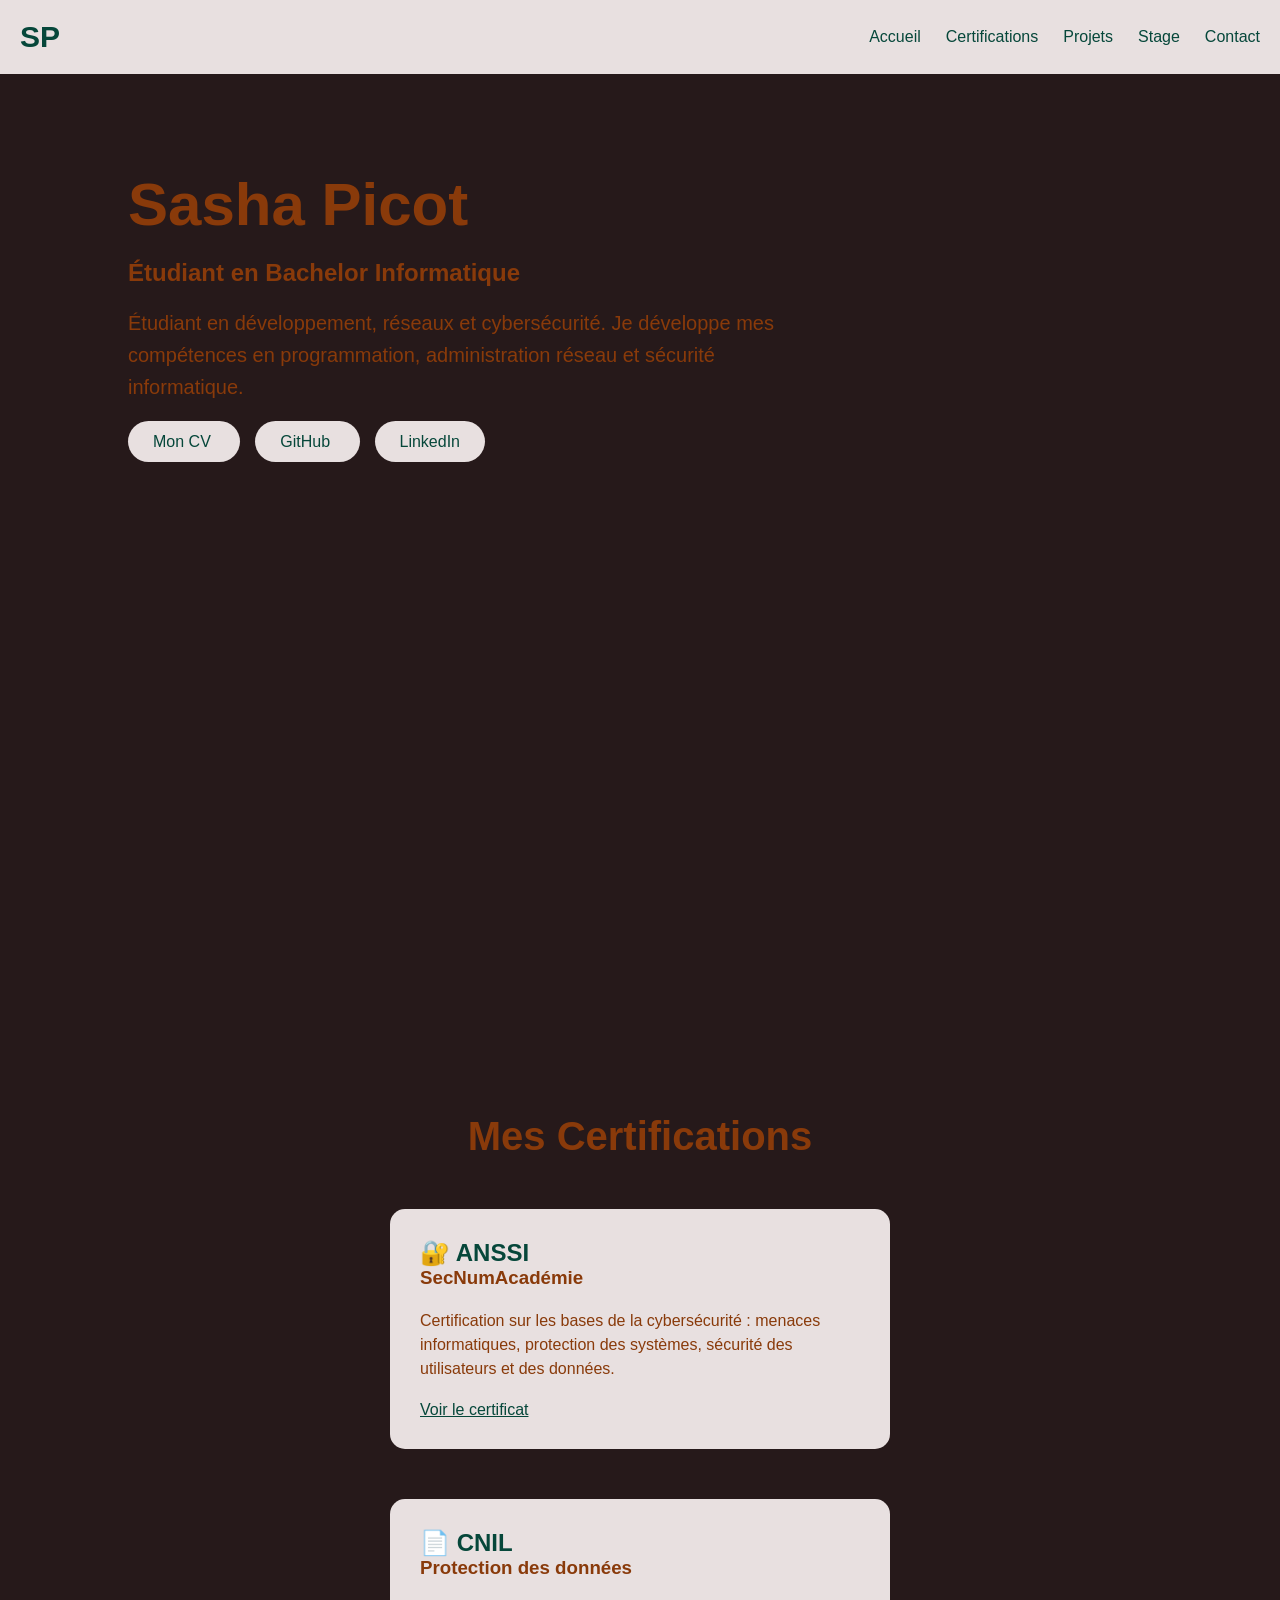
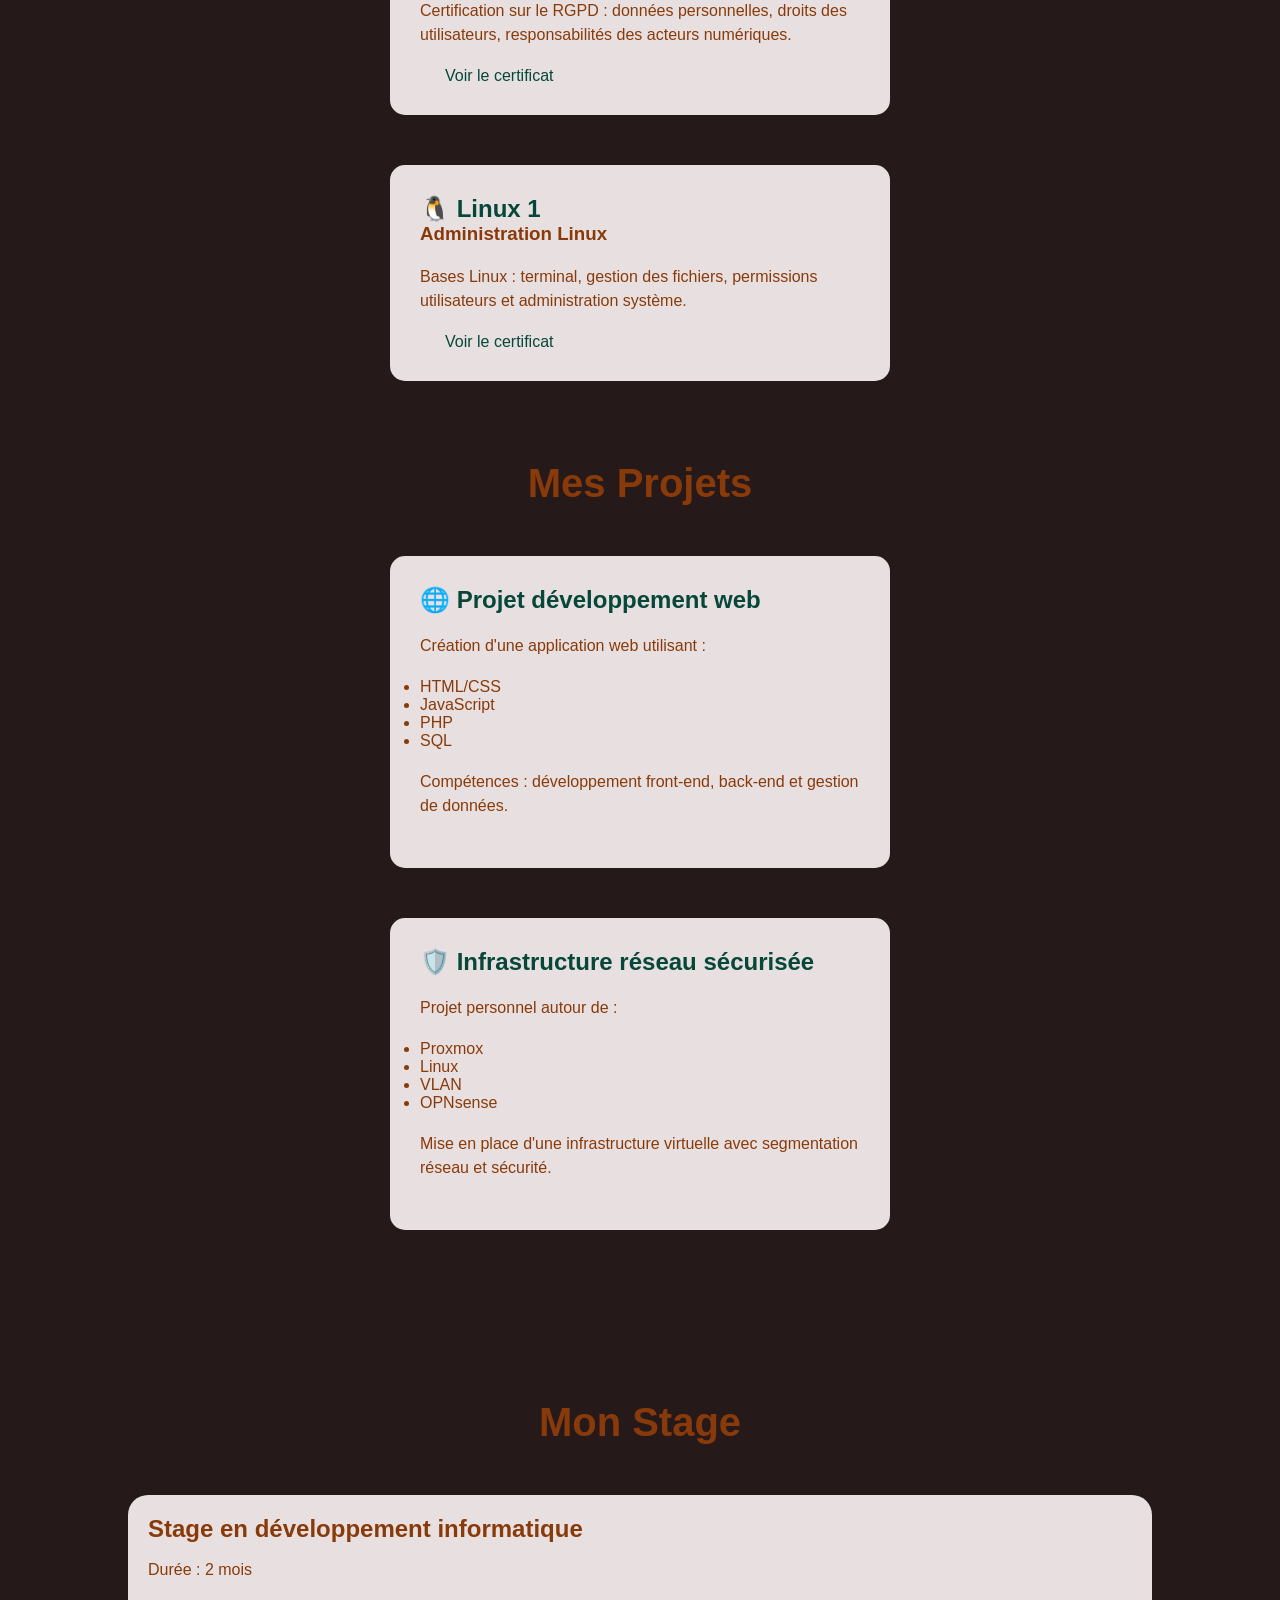
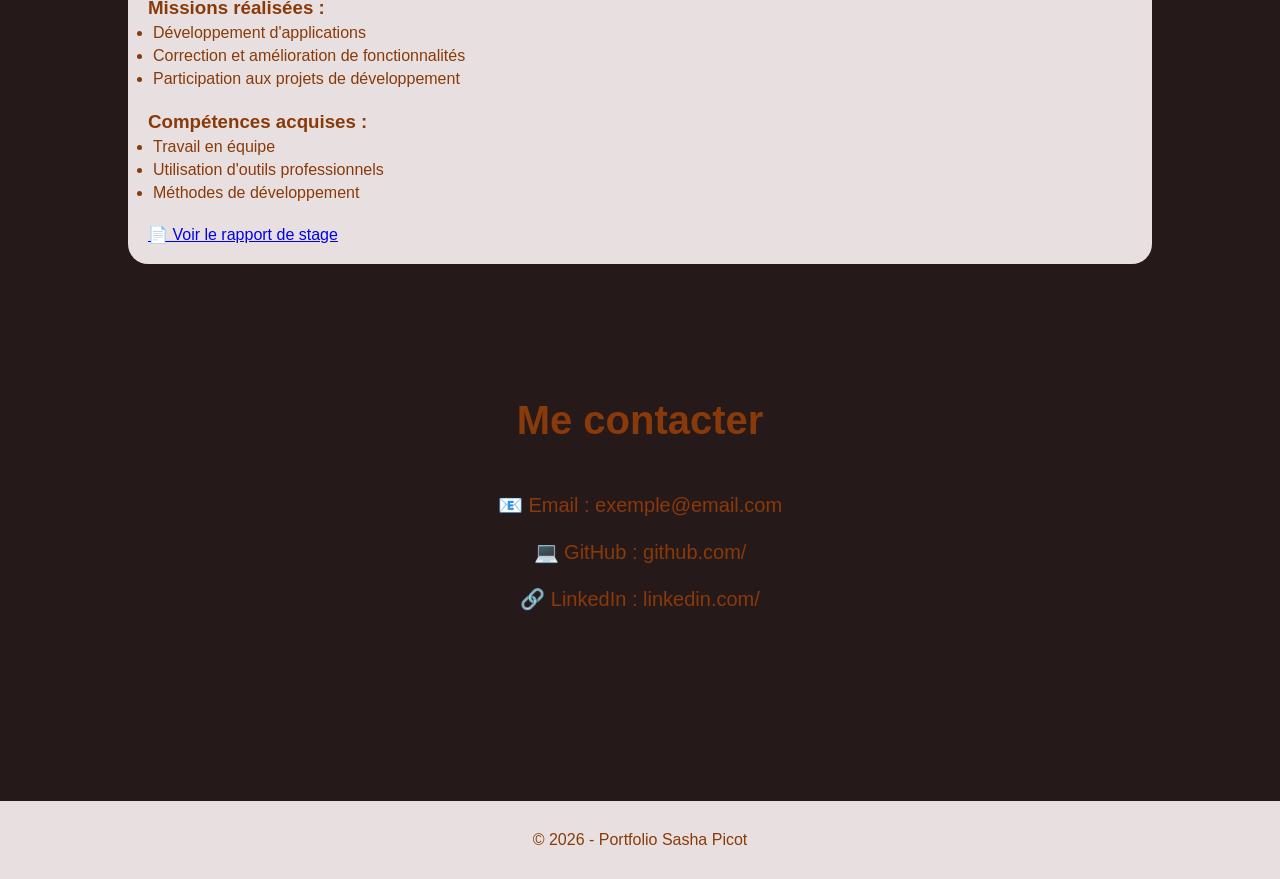
==== index.html @ 5ad50eb5 "Premier commit" ====
<!DOCTYPE html>
<html lang="fr">

<head>
    <meta charset="UTF-8">
    <meta name="viewport" content="width=device-width, initial-scale=1.0">

    <title>Portfolio - Sasha Picot</title>

    <link rel="stylesheet" href="style.css">
</head>


<body>

<header>
    <nav>
        <h2 class="logo">SP</h2>

        <ul>
            <li><a href="#accueil">Accueil</a></li>
            <li><a href="#certifications">Certifications</a></li>
            <li><a href="#projets">Projets</a></li>
            <li><a href="#stage">Stage</a></li>
            <li><a href="#contact">Contact</a></li>
        </ul>
    </nav>
</header>


<!-- ACCUEIL -->

<section id="accueil" class="hero">

<div class="hero-text">

<h1>Sasha Picot</h1>

<h2>
Étudiant en Bachelor Informatique
</h2>

<p>
Étudiant en développement, réseaux et cybersécurité.
Je développe mes compétences en programmation,
administration réseau et sécurité informatique.
</p>


<div class="buttons">

<a href="documents/CV.pdf" target="_blank" class="btn second">
Mon CV
</a>


<a href="https://github.com/Malik99-ism" target="_blank" class="btn second">
GitHub
</a>


<a href="https://www.linkedin.com/in/sasha-malik-picot-aa1232382/" target="_blank" class="btn second">
LinkedIn
</a>

</div>


</div>


</section>

<img src="images/photo.jpg" alt="Photo de profil" class="profile-photo">



<!-- CERTIFICATIONS -->

<section id="certifications">

<h1 class="title">
Mes Certifications
</h1>


<div class="cards">


<div class="card">

<h2>🔐 ANSSI</h2>

<h3>SecNumAcadémie</h3>

<p>
Certification sur les bases de la cybersécurité :
menaces informatiques, protection des systèmes,
sécurité des utilisateurs et des données.
</p>

<a href="#">
Voir le certificat
</a>

</div>



<div class="card">

<h2>📄 CNIL</h2>

<h3>Protection des données</h3>

<p>
Certification sur le RGPD :
données personnelles, droits des utilisateurs,
responsabilités des acteurs numériques.
</p>

<a href="CNIL.html" target="_blank" class="btn second">
Voir le certificat
</a>


</div>



<div class="card">

<h2>🐧 Linux 1</h2>

<h3>Administration Linux</h3>

<p>
Bases Linux :
terminal, gestion des fichiers,
permissions utilisateurs et administration système.
</p>


<a href="documents/Linux.pdf" target="_blank" class="btn second">
Voir le certificat
</a>

</div>


</div>

</section>





<!-- PROJETS -->

<section id="projets">

<h1 class="title">
Mes Projets
</h1>


<div class="cards">


<div class="card">

<h2>
🌐 Projet développement web
</h2>


<p>
Création d'une application web utilisant :
</p>


<ul>
<li>HTML/CSS</li>
<li>JavaScript</li>
<li>PHP</li>
<li>SQL</li>
</ul>


<p>
Compétences :
développement front-end,
back-end et gestion de données.
</p>


</div>




<div class="card">


<h2>
🛡️ Infrastructure réseau sécurisée
</h2>


<p>
Projet personnel autour de :
</p>


<ul>

<li>Proxmox</li>
<li>Linux</li>
<li>VLAN</li>
<li>OPNsense</li>

</ul>


<p>
Mise en place d'une infrastructure virtuelle
avec segmentation réseau et sécurité.
</p>


</div>


</div>


</section>



<br>
<br>
<br>
<br>
<br>

<!-- STAGE -->

<section id="stage">


<h1 class="title">
Mon Stage
</h1>


<div class="stage-box">


<h2>
Stage en développement informatique
</h2>

<br> 

<p>
Durée : 2 mois
</p>

<br> 

<h3>
Missions réalisées :
</h3>


<ul>

<li>Développement d'applications</li>

<li>Correction et amélioration de fonctionnalités</li>

<li>Participation aux projets de développement</li>

</ul>

<br> 

<h3>
Compétences acquises :
</h3>


<ul>

<li>Travail en équipe</li>

<li>Utilisation d'outils professionnels</li>

<li>Méthodes de développement</li>

</ul>

<br> 

<a href="documents/RAPPORT_DE_STAGE_SASHA_PICOT.pdf">
📄 Voir le rapport de stage
</a>


</div>


</section>


<br>
<br>
<br>



<!-- CONTACT -->


<section id="contact">


<h1 class="title">
Me contacter
</h1>


<div class="contact">


<p>
📧 Email : exemple@email.com
</p>

<br> 

<p>
💻 GitHub : github.com/
</p>

<br> 

<p>
🔗 LinkedIn : linkedin.com/
</p>


</div>


</section>




<footer>

<p>
© 2026 - Portfolio Sasha Picot
</p>

</footer>



<script src="script.js"></script>


</body>

</html>
---- style.css ----
*{
margin:0;
padding:0;
box-sizing:border-box;
font-family:Arial, sans-serif;
}


body{

background:#26191A;
color:#893a0a;

}



header{

position:fixed;
top:0;
width:100%;
background:#E8E0E0;
padding:20px;

}


nav{

display:flex;
justify-content:space-between;
align-items:center;

}



.logo{

color:rgb(6,71,58);
font-size:30px;

}


nav ul{

display:flex;
gap:25px;
list-style:none;

}


nav a{

color:rgb(6,71,58);
text-decoration:none;

}


nav a:hover{

color:#E8E0E0;

}




section{

padding:40px 10%;

}




.hero{
    min-height:80vh;
    display:flex;
    align-items:center;

}


.hero-text{
    transform: translateY(-50px);
}


.hero h1{

font-size:60px;
color:#893a0a;
}


.hero h2{

margin:20px 0;

}


.hero p{

max-width:700px;
font-size:20px;
line-height:1.6;

}

.profile-photo {
    width: 500px;
    height: 500px;
    border-radius: 50%;
    object-fit: cover;
    margin-left: 1700px;
    transform: translateY(-670px);
}

.buttons{

margin-top:30px;

}


.btn{

background:#E8E0E0;
color:rgb(6,71,58);
padding:12px 25px;
border-radius:30px;
text-decoration:none;
margin-right:15px;

}


.second{

background:#E8E0E0;
color:rgb(6, 71, 58);
}

.certif-link {
    font-weight: bold;
    font-size: 30px;
    display: block;
    color:#dbb625;
    text-decoration: none;
}



.title{

text-align:center;
font-size:40px;
margin-bottom:50px;
transform: translateY(-150px);
}



.cards{

display:flex;
gap:50px;
justify-content:center;
flex-wrap:wrap;
transform: translateY(-150px);

}




.card{

background:#E8E0E0;
padding:30px;
border-radius:15px;
width:500px;
transition:.3s;

}


.card:hover{

transform:translateY(-10px);

}



.card h2{

color:rgb(6,71,58);

}



.card p{

margin:20px 0;
line-height:1.5;

}



.card a{
color:rgb(6,71,58);

}




.stage-box{

background:#E8E0E0;
padding:20px;
border-radius:20px;
transform: translateY(-150px);

}


.stage-box li{

margin:5px;

}



.contact{

text-align:center;
font-size:20px;
transform: translateY(-150px);

}



footer{

text-align:center;
padding:30px;
background:#E8E0E0;


}




@media(max-width:700px){

nav ul{

display:none;

}


.hero h1{

font-size:40px;

}


.cards{

flex-direction:column;
align-items:center;

}

}
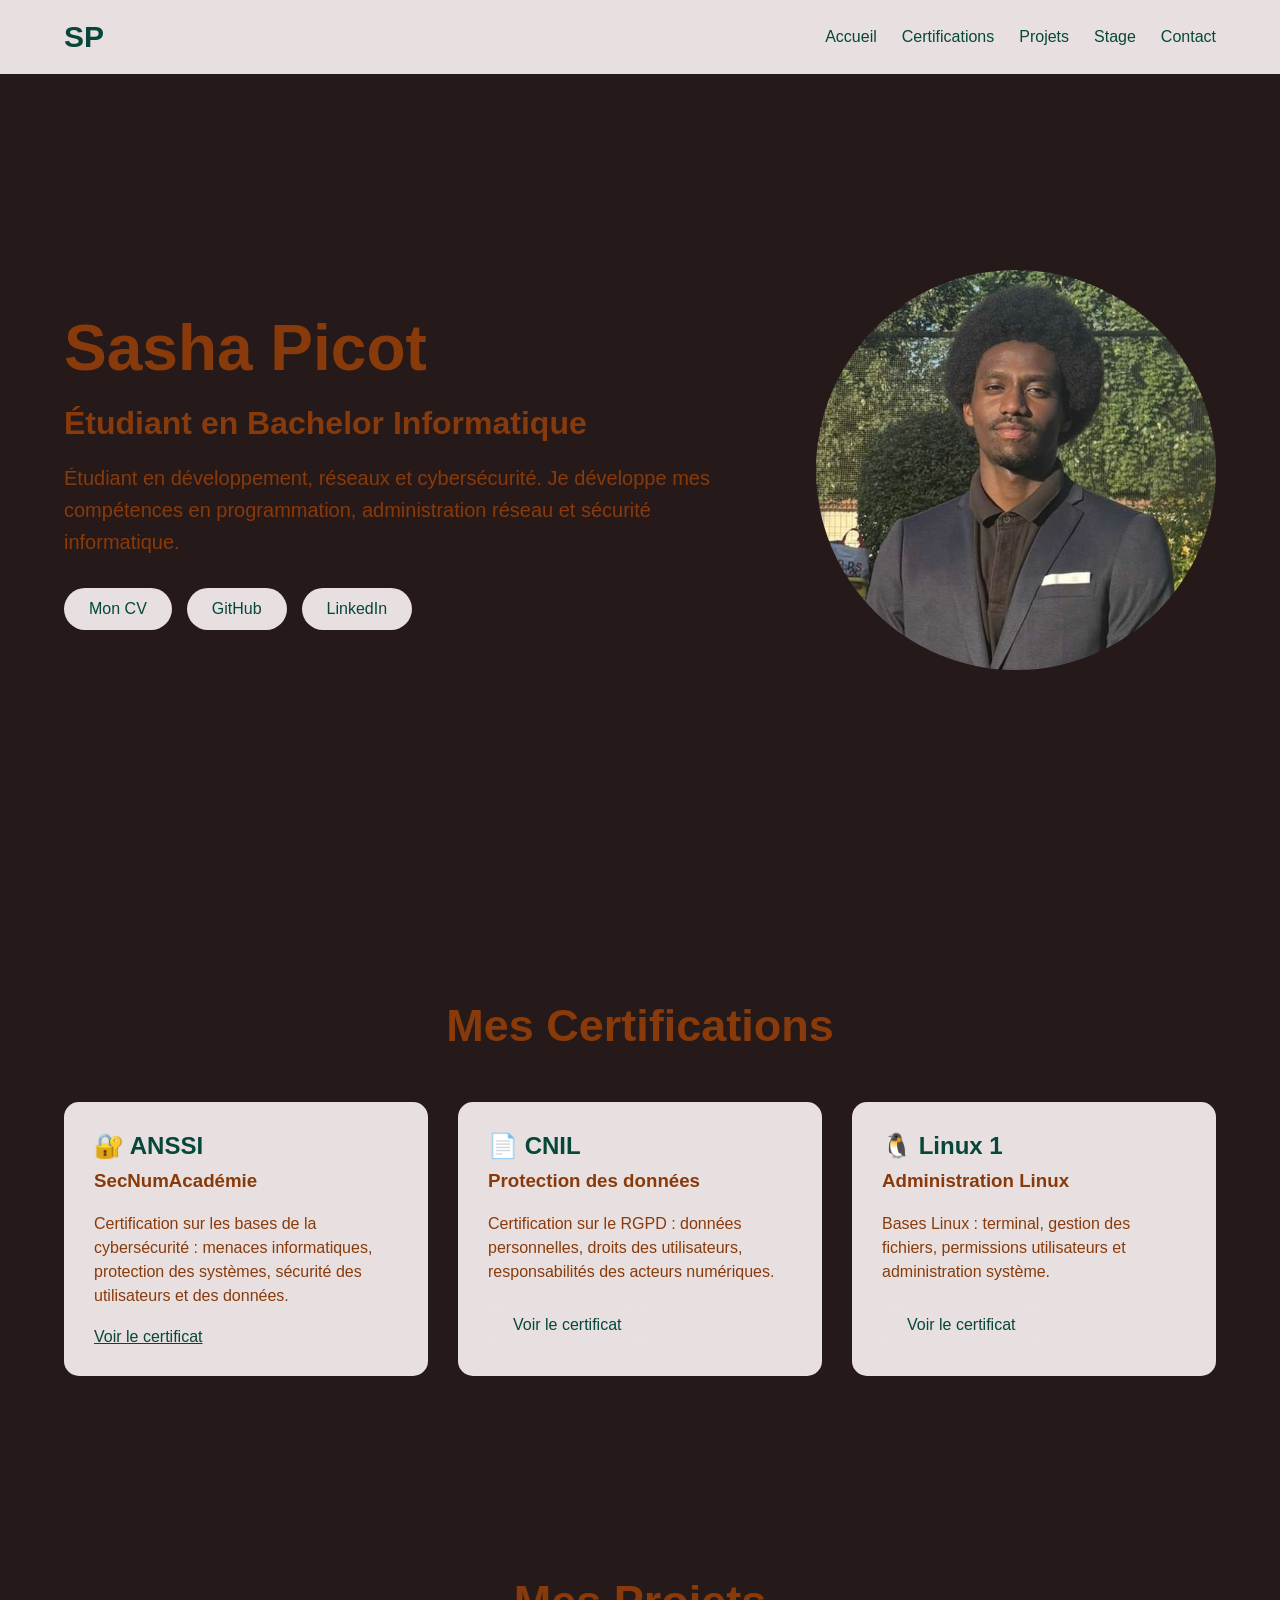
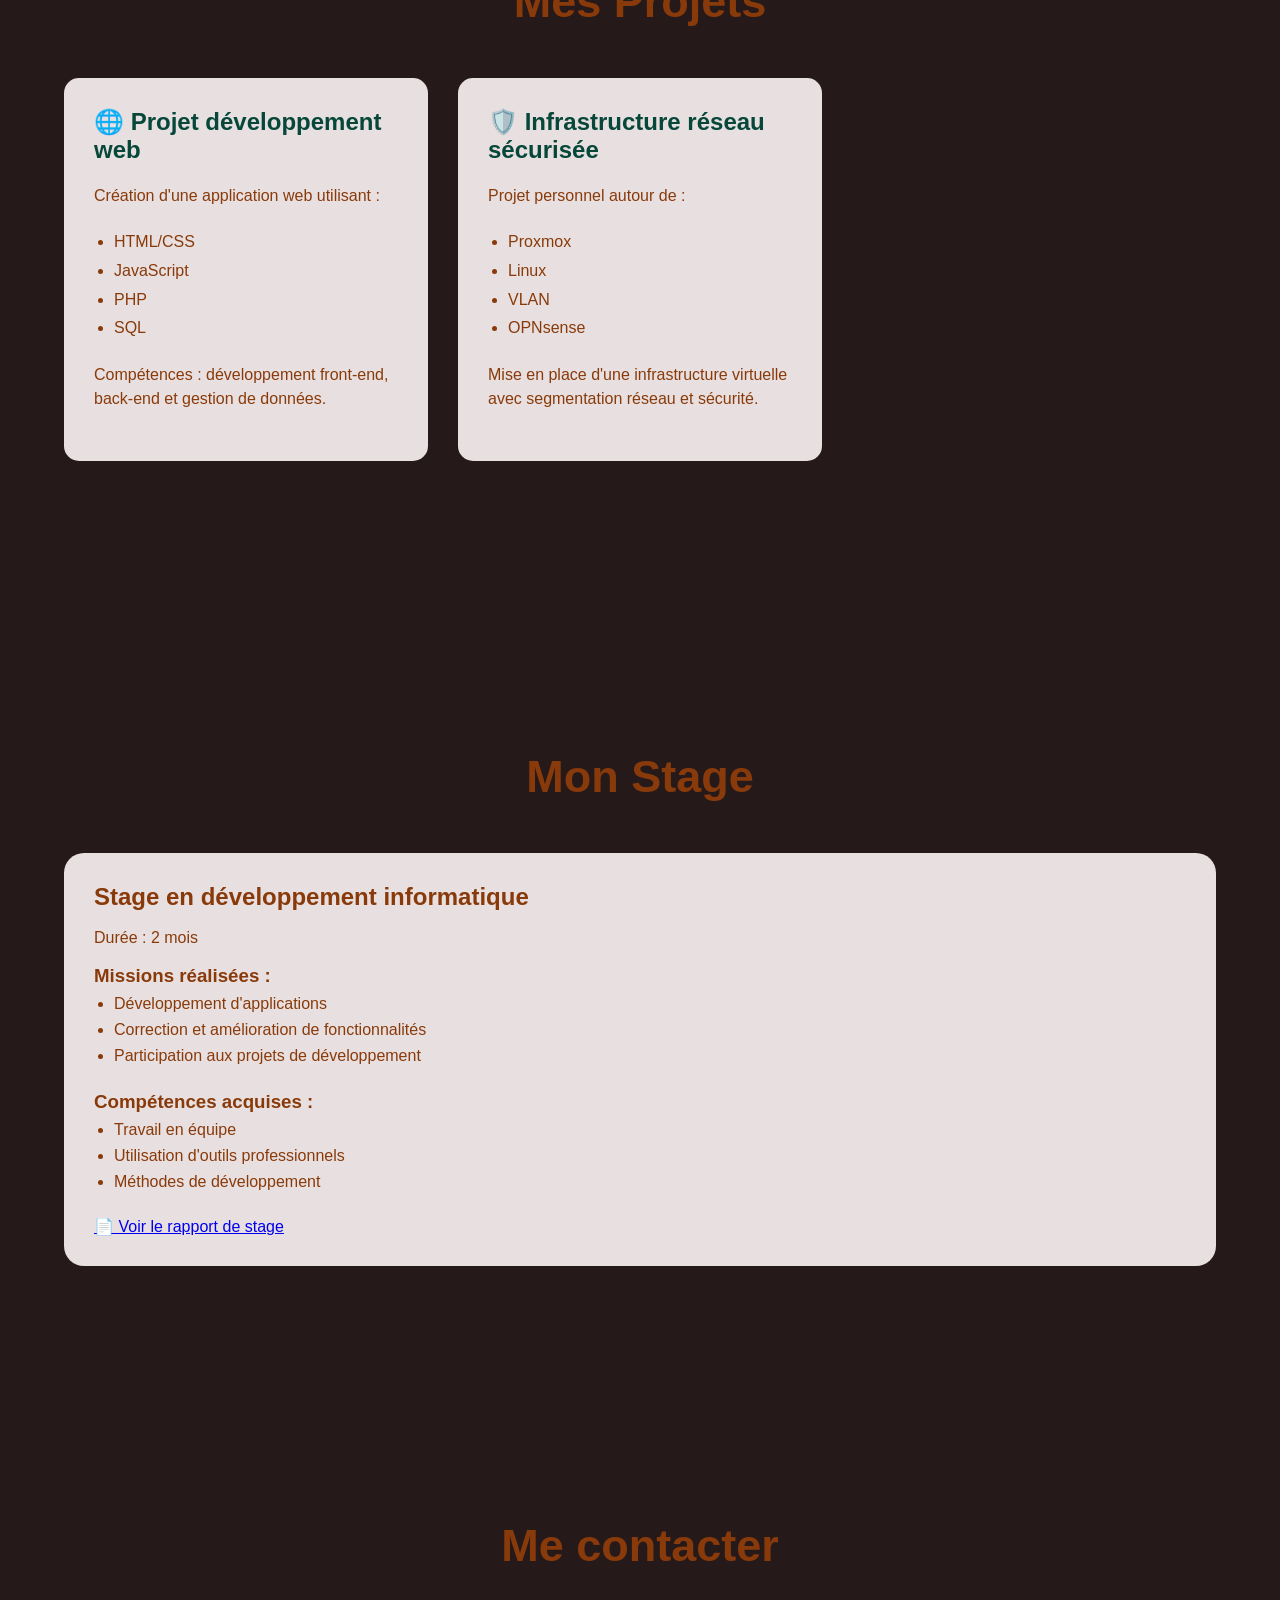
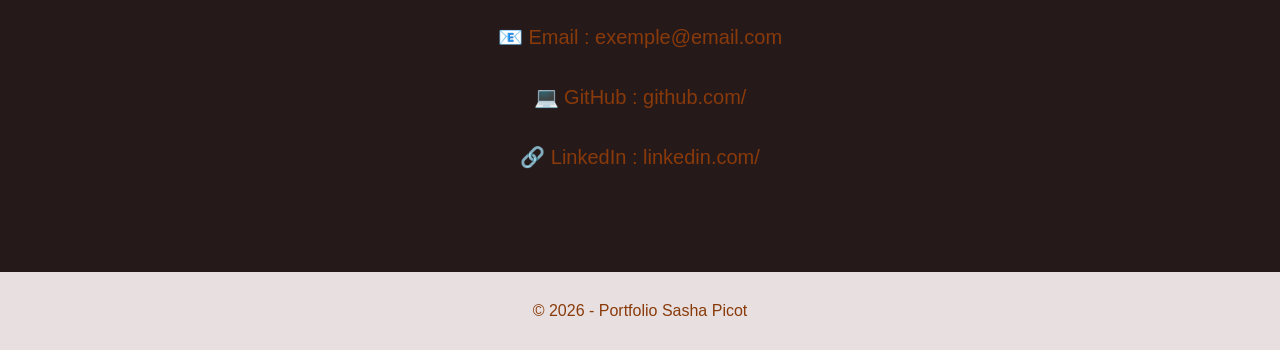
==== commit 38246ca4: "Modif du CV" ====
--- a/index.html
+++ b/index.html
@@ -49,30 +49,25 @@
 
 <div class="buttons">
 
-<a href="documents/CV.pdf" target="_blank" class="btn second">
-Mon CV
-</a>
-
-
-<a href="https://github.com/Malik99-ism" target="_blank" class="btn second">
-GitHub
-</a>
-
-
-<a href="https://www.linkedin.com/in/sasha-malik-picot-aa1232382/" target="_blank" class="btn second">
-LinkedIn
-</a>
-
-</div>
-
-
-</div>
-
-
-</section>
-
-<img src="images/photo.jpg" alt="Photo de profil" class="profile-photo">
-
+<a href="documents/CV1.pdf" target="_blank" class="btn second">
+                Mon CV
+            </a>
+
+            <a href="https://github.com/Malik99-ism" target="_blank" class="btn second">
+                GitHub
+            </a>
+
+            <a href="https://www.linkedin.com/in/sasha-malik-picot-aa1232382/" target="_blank" class="btn second">
+                LinkedIn
+            </a>
+
+        </div>
+
+    </div>
+
+    <img src="images/photo.jpg" alt="Photo de profil" class="profile-photo">
+
+</section>
 
 
 <!-- CERTIFICATIONS -->
--- a/style.css
+++ b/style.css
@@ -1,291 +1,359 @@
-*{
-margin:0;
-padding:0;
-box-sizing:border-box;
-font-family:Arial, sans-serif;
-}
-
-
-body{
-
-background:#26191A;
-color:#893a0a;
-
-}
-
-
-
-header{
-
-position:fixed;
-top:0;
-width:100%;
-background:#E8E0E0;
-padding:20px;
-
-}
-
-
-nav{
-
-display:flex;
-justify-content:space-between;
-align-items:center;
-
-}
-
-
-
-.logo{
-
-color:rgb(6,71,58);
-font-size:30px;
-
-}
-
-
-nav ul{
-
-display:flex;
-gap:25px;
-list-style:none;
-
-}
-
-
-nav a{
-
-color:rgb(6,71,58);
-text-decoration:none;
-
-}
-
-
-nav a:hover{
-
-color:#E8E0E0;
-
-}
-
-
-
-
-section{
-
-padding:40px 10%;
-
-}
-
-
-
-
-.hero{
-    min-height:80vh;
-    display:flex;
-    align-items:center;
-
-}
-
-
-.hero-text{
-    transform: translateY(-50px);
-}
-
-
-.hero h1{
-
-font-size:60px;
-color:#893a0a;
-}
-
-
-.hero h2{
-
-margin:20px 0;
-
-}
-
-
-.hero p{
-
-max-width:700px;
-font-size:20px;
-line-height:1.6;
-
+* {
+    margin: 0;
+    padding: 0;
+    box-sizing: border-box;
+    font-family: Arial, sans-serif;
+}
+
+html {
+    scroll-behavior: smooth;
+}
+
+body {
+    background: #26191A;
+    color: #893a0a;
+    overflow-x: hidden;
+}
+
+
+/* =========================
+   HEADER
+========================= */
+
+header {
+    position: fixed;
+    top: 0;
+    left: 0;
+    width: 100%;
+    background: #E8E0E0;
+    padding: 20px 5%;
+    z-index: 1000;
+}
+
+nav {
+    max-width: 1400px;
+    margin: auto;
+    display: flex;
+    justify-content: space-between;
+    align-items: center;
+}
+
+.logo {
+    color: rgb(6, 71, 58);
+    font-size: 30px;
+}
+
+nav ul {
+    display: flex;
+    gap: 25px;
+    list-style: none;
+}
+
+nav a {
+    color: rgb(6, 71, 58);
+    text-decoration: none;
+    transition: 0.3s;
+}
+
+nav a:hover {
+    color: #893a0a;
+}
+
+
+/* =========================
+   SECTIONS
+========================= */
+
+section {
+    width: 100%;
+    max-width: 1400px;
+    margin: auto;
+    padding: 100px 5%;
+}
+
+
+/* =========================
+   ACCUEIL
+========================= */
+
+.hero {
+    min-height: 100vh;
+    display: flex;
+    align-items: center;
+    justify-content: space-between;
+    gap: 60px;
+    padding-top: 140px;
+}
+
+.hero-text {
+    flex: 1;
+}
+
+.hero h1 {
+    font-size: clamp(40px, 5vw, 70px);
+    color: #893a0a;
+}
+
+.hero h2 {
+    margin: 20px 0;
+    font-size: clamp(22px, 3vw, 32px);
+}
+
+.hero p {
+    max-width: 700px;
+    font-size: clamp(16px, 2vw, 20px);
+    line-height: 1.6;
 }
 
 .profile-photo {
-    width: 500px;
-    height: 500px;
+    width: min(400px, 35vw);
+    aspect-ratio: 1 / 1;
     border-radius: 50%;
     object-fit: cover;
-    margin-left: 1700px;
-    transform: translateY(-670px);
-}
-
-.buttons{
-
-margin-top:30px;
-
-}
-
-
-.btn{
-
-background:#E8E0E0;
-color:rgb(6,71,58);
-padding:12px 25px;
-border-radius:30px;
-text-decoration:none;
-margin-right:15px;
-
-}
-
-
-.second{
-
-background:#E8E0E0;
-color:rgb(6, 71, 58);
-}
-
-.certif-link {
-    font-weight: bold;
-    font-size: 30px;
-    display: block;
-    color:#dbb625;
+    flex-shrink: 0;
+}
+
+
+/* =========================
+   BOUTONS
+========================= */
+
+.buttons {
+    margin-top: 30px;
+    display: flex;
+    flex-wrap: wrap;
+    gap: 15px;
+}
+
+.btn {
+    display: inline-block;
+    background: #E8E0E0;
+    color: rgb(6, 71, 58);
+    padding: 12px 25px;
+    border-radius: 30px;
     text-decoration: none;
-}
-
-
-
-.title{
-
-text-align:center;
-font-size:40px;
-margin-bottom:50px;
-transform: translateY(-150px);
-}
-
-
-
-.cards{
-
-display:flex;
-gap:50px;
-justify-content:center;
-flex-wrap:wrap;
-transform: translateY(-150px);
-
-}
-
-
-
-
-.card{
-
-background:#E8E0E0;
-padding:30px;
-border-radius:15px;
-width:500px;
-transition:.3s;
-
-}
-
-
-.card:hover{
-
-transform:translateY(-10px);
-
-}
-
-
-
-.card h2{
-
-color:rgb(6,71,58);
-
-}
-
-
-
-.card p{
-
-margin:20px 0;
-line-height:1.5;
-
-}
-
-
-
-.card a{
-color:rgb(6,71,58);
-
-}
-
-
-
-
-.stage-box{
-
-background:#E8E0E0;
-padding:20px;
-border-radius:20px;
-transform: translateY(-150px);
-
-}
-
-
-.stage-box li{
-
-margin:5px;
-
-}
-
-
-
-.contact{
-
-text-align:center;
-font-size:20px;
-transform: translateY(-150px);
-
-}
-
-
-
-footer{
-
-text-align:center;
-padding:30px;
-background:#E8E0E0;
-
-
-}
-
-
-
-
-@media(max-width:700px){
-
-nav ul{
-
-display:none;
-
-}
-
-
-.hero h1{
-
-font-size:40px;
-
-}
-
-
-.cards{
-
-flex-direction:column;
-align-items:center;
-
-}
-
+    transition: 0.3s;
+}
+
+.btn:hover {
+    transform: translateY(-3px);
+}
+
+.second {
+    background: #E8E0E0;
+    color: rgb(6, 71, 58);
+}
+
+
+/* =========================
+   TITRES
+========================= */
+
+.title {
+    text-align: center;
+    font-size: clamp(32px, 4vw, 45px);
+    margin-bottom: 50px;
+}
+
+
+/* =========================
+   CARTES
+========================= */
+
+.cards {
+    display: grid;
+    grid-template-columns: repeat(3, minmax(0, 1fr));
+    gap: 30px;
+}
+
+.card {
+    background: #E8E0E0;
+    padding: 30px;
+    border-radius: 15px;
+    transition: 0.3s;
+    min-width: 0;
+}
+
+.card:hover {
+    transform: translateY(-10px);
+}
+
+.card h2 {
+    color: rgb(6, 71, 58);
+}
+
+.card h3 {
+    margin-top: 10px;
+}
+
+.card p {
+    margin: 20px 0;
+    line-height: 1.5;
+}
+
+.card a {
+    color: rgb(6, 71, 58);
+}
+
+.card ul {
+    padding-left: 20px;
+    line-height: 1.8;
+}
+
+
+/* =========================
+   STAGE
+========================= */
+
+.stage-box {
+    background: #E8E0E0;
+    padding: 30px;
+    border-radius: 20px;
+}
+
+.stage-box li {
+    margin: 8px 0;
+}
+
+.stage-box ul {
+    padding-left: 20px;
+}
+
+
+/* =========================
+   CONTACT
+========================= */
+
+.contact {
+    text-align: center;
+    font-size: 20px;
+    line-height: 1.5;
+}
+
+
+/* =========================
+   FOOTER
+========================= */
+
+footer {
+    text-align: center;
+    padding: 30px;
+    background: #E8E0E0;
+}
+
+
+/* =========================
+   TABLETTE
+========================= */
+
+@media (max-width: 1000px) {
+
+    .hero {
+        gap: 30px;
+    }
+
+    .profile-photo {
+        width: 300px;
+    }
+
+    .cards {
+        grid-template-columns: repeat(2, minmax(0, 1fr));
+    }
+
+}
+
+
+/* =========================
+   TELEPHONE
+========================= */
+
+@media (max-width: 700px) {
+
+    header {
+        padding: 15px 5%;
+    }
+
+    nav ul {
+        display: none;
+    }
+
+    section {
+        padding: 80px 6%;
+    }
+
+    .hero {
+        min-height: auto;
+        flex-direction: column;
+        text-align: center;
+        padding-top: 130px;
+        gap: 40px;
+    }
+
+    .hero-text {
+        width: 100%;
+    }
+
+    .hero p {
+        margin: auto;
+    }
+
+    .profile-photo {
+        width: min(280px, 70vw);
+        order: -1;
+    }
+
+    .buttons {
+        justify-content: center;
+    }
+
+    .btn {
+        padding: 11px 20px;
+    }
+
+    .cards {
+        grid-template-columns: 1fr;
+        gap: 25px;
+    }
+
+    .card {
+        padding: 25px;
+    }
+
+    .stage-box {
+        padding: 25px;
+    }
+
+    .contact {
+        font-size: 17px;
+    }
+}
+
+
+/* =========================
+   PETITS TELEPHONES
+========================= */
+
+@media (max-width: 400px) {
+
+    .hero h1 {
+        font-size: 38px;
+    }
+
+    .hero h2 {
+        font-size: 21px;
+    }
+
+    .profile-photo {
+        width: 230px;
+    }
+
+    .buttons {
+        flex-direction: column;
+        align-items: center;
+    }
+
+    .btn {
+        width: 80%;
+        text-align: center;
+    }
 }
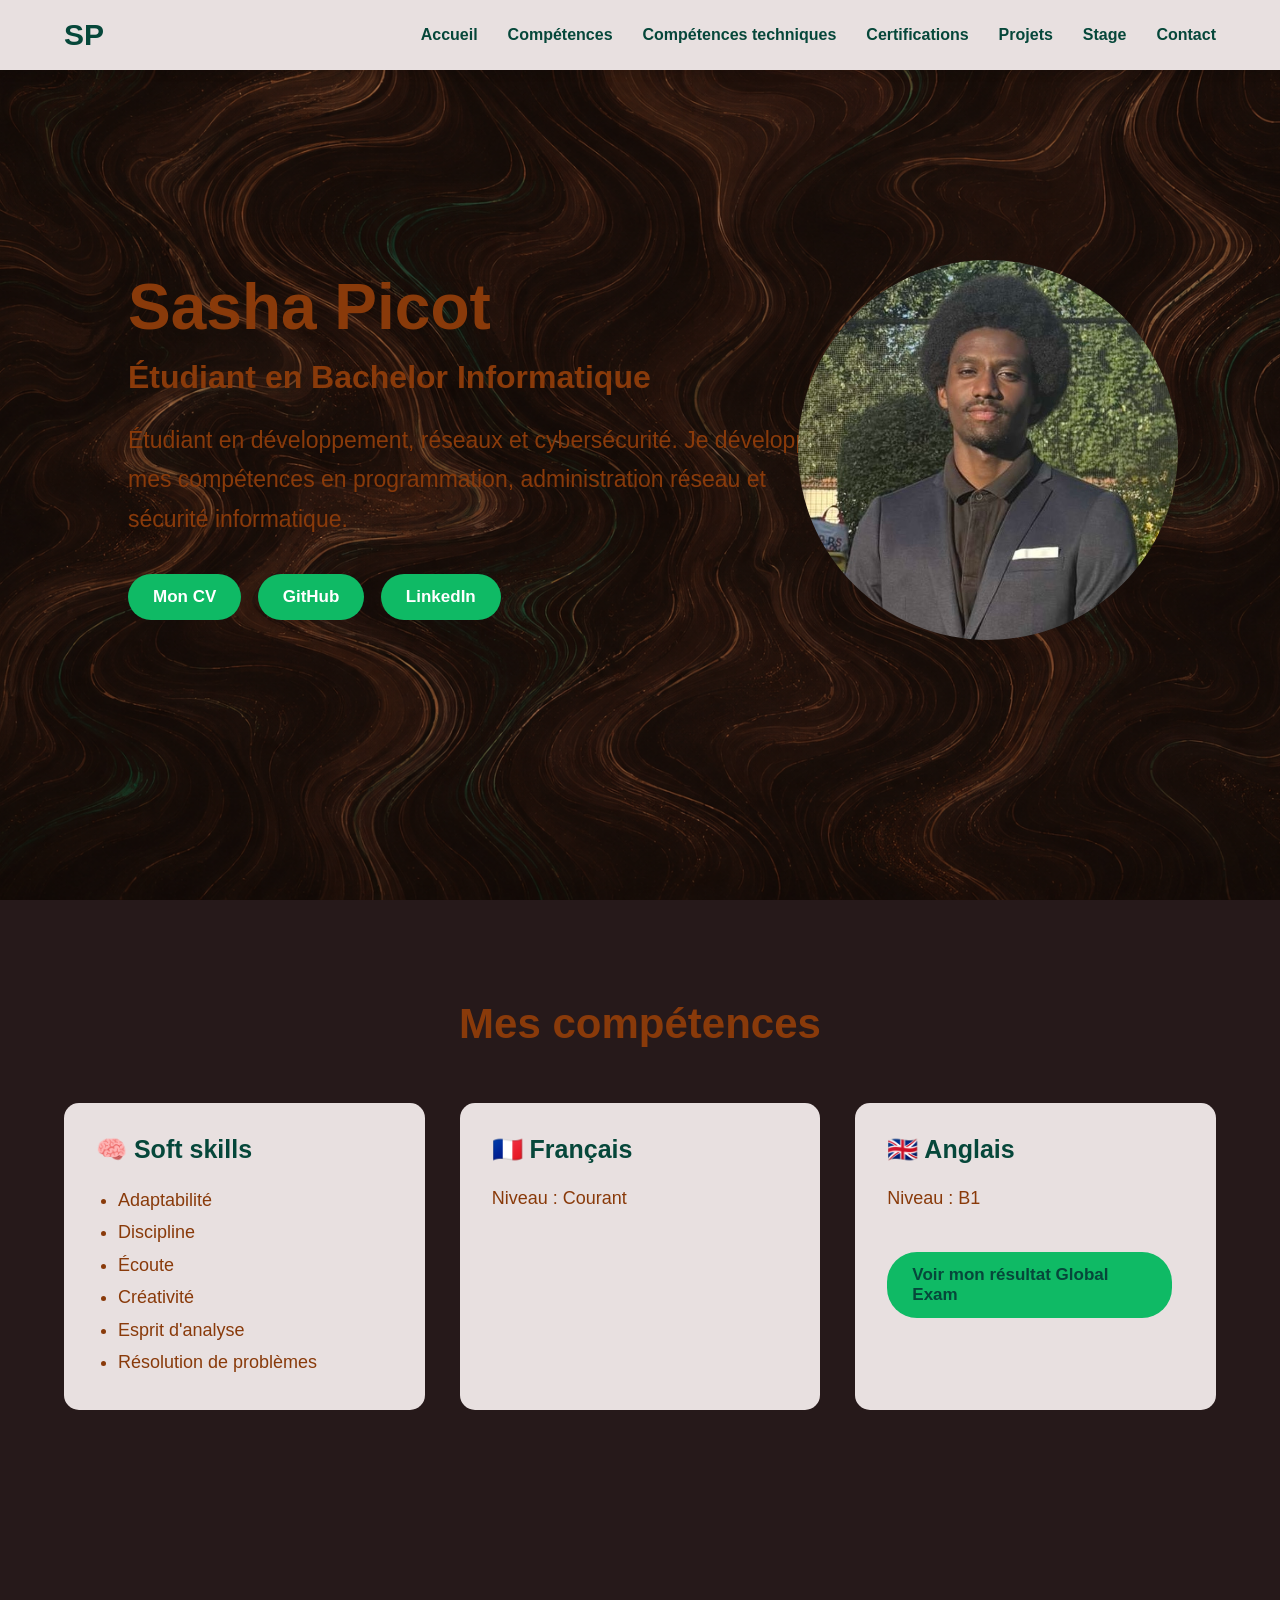
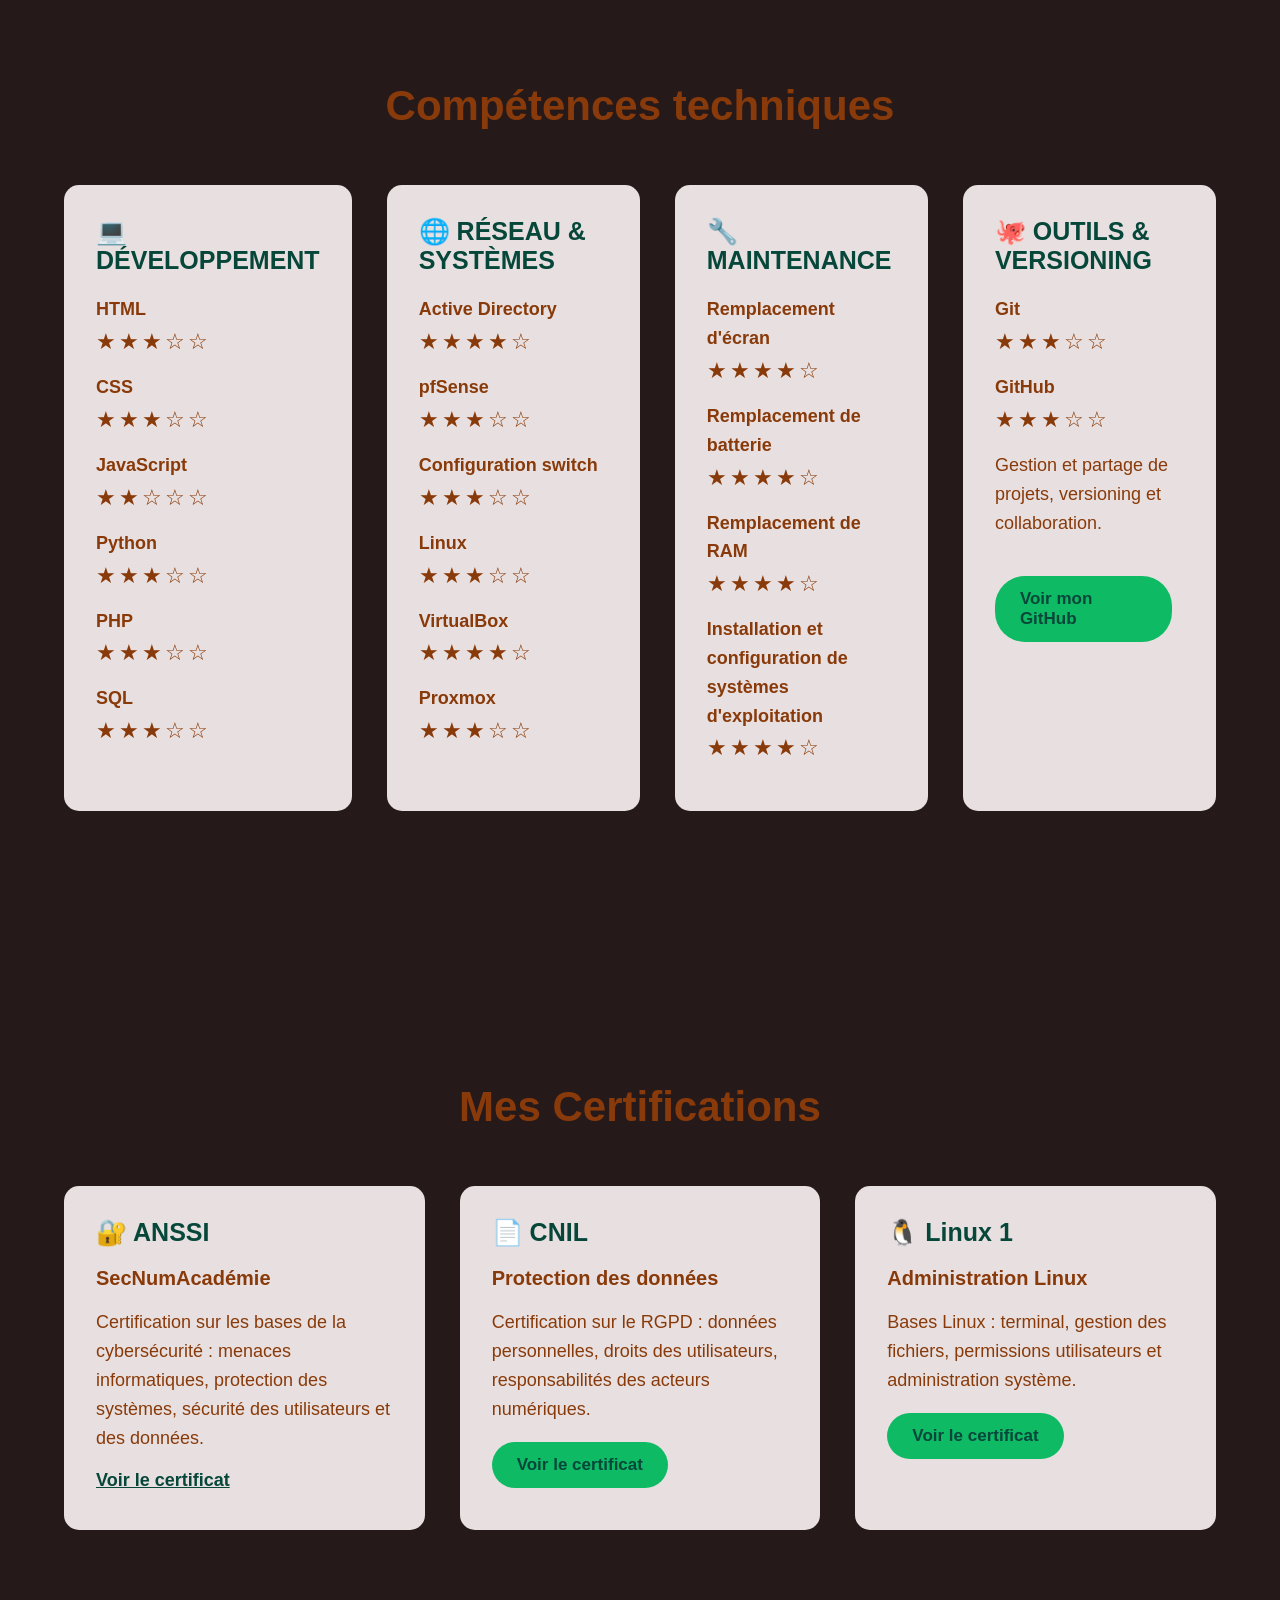
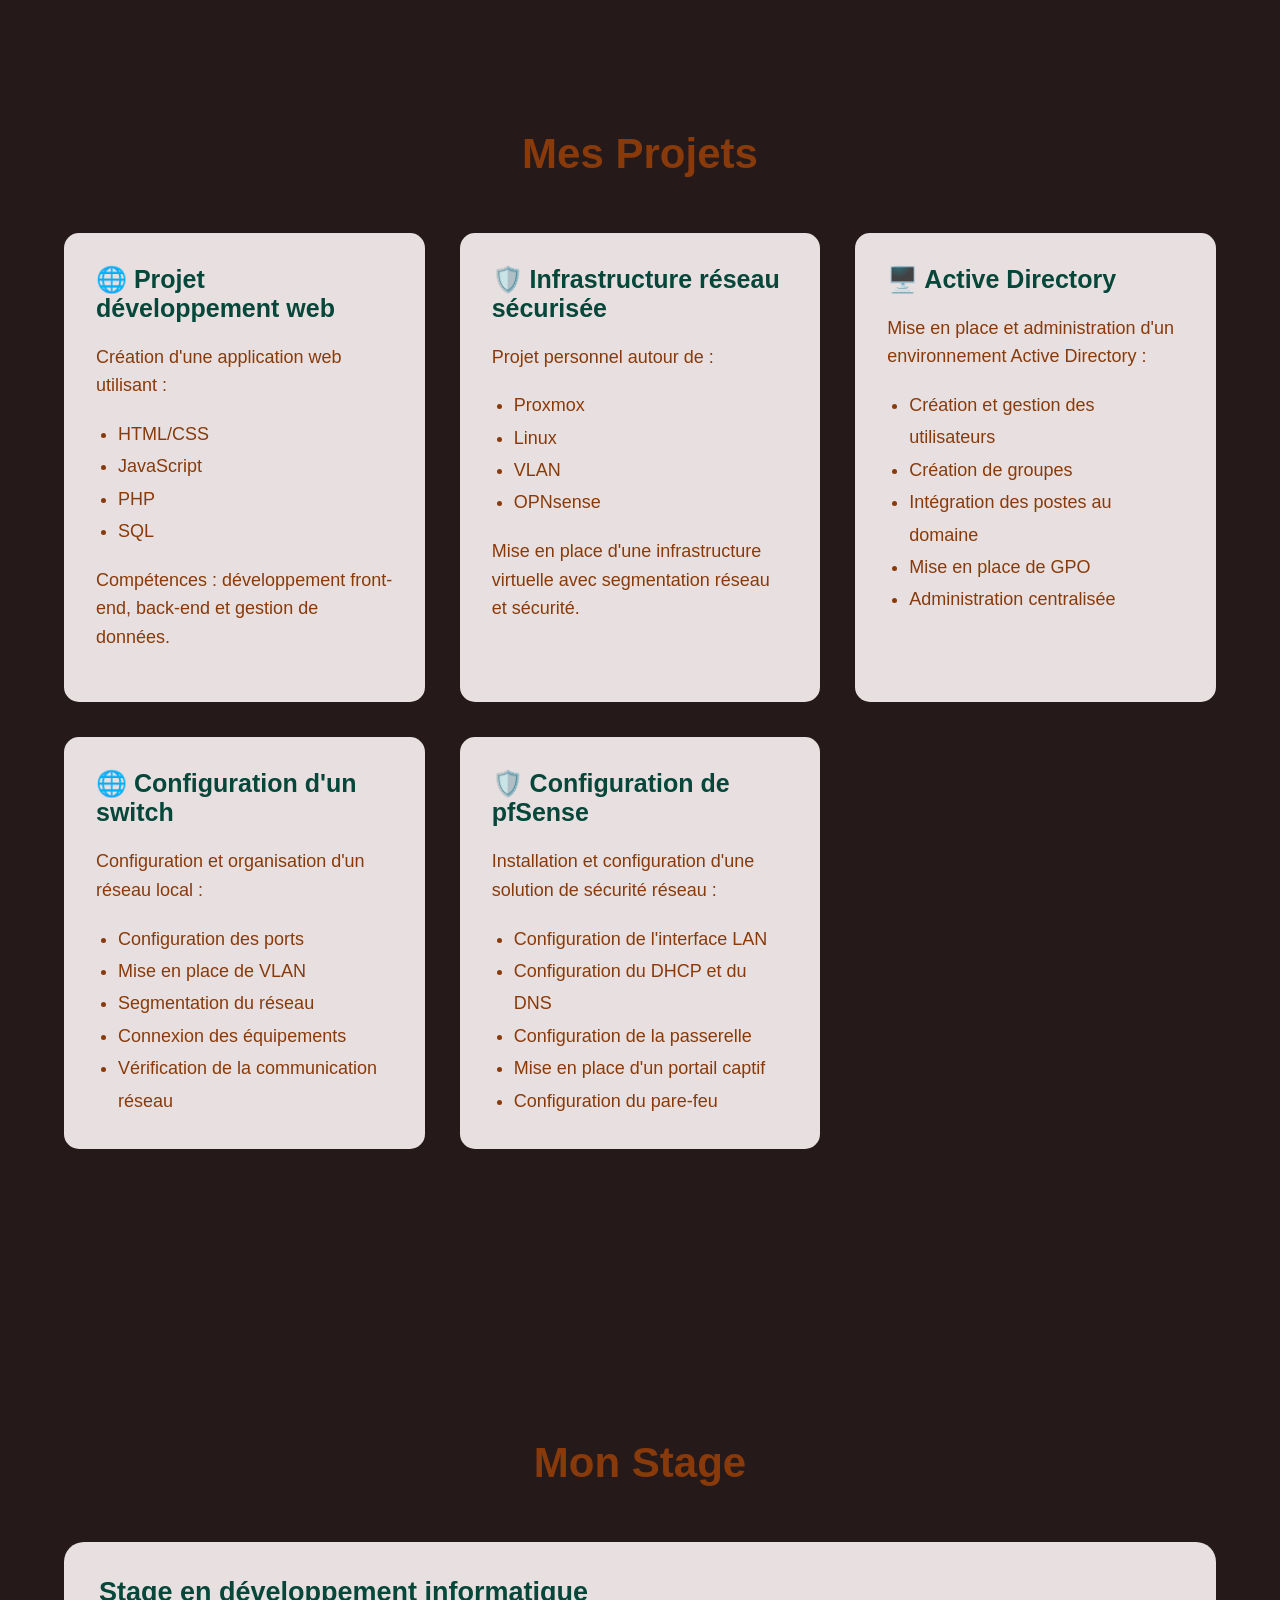
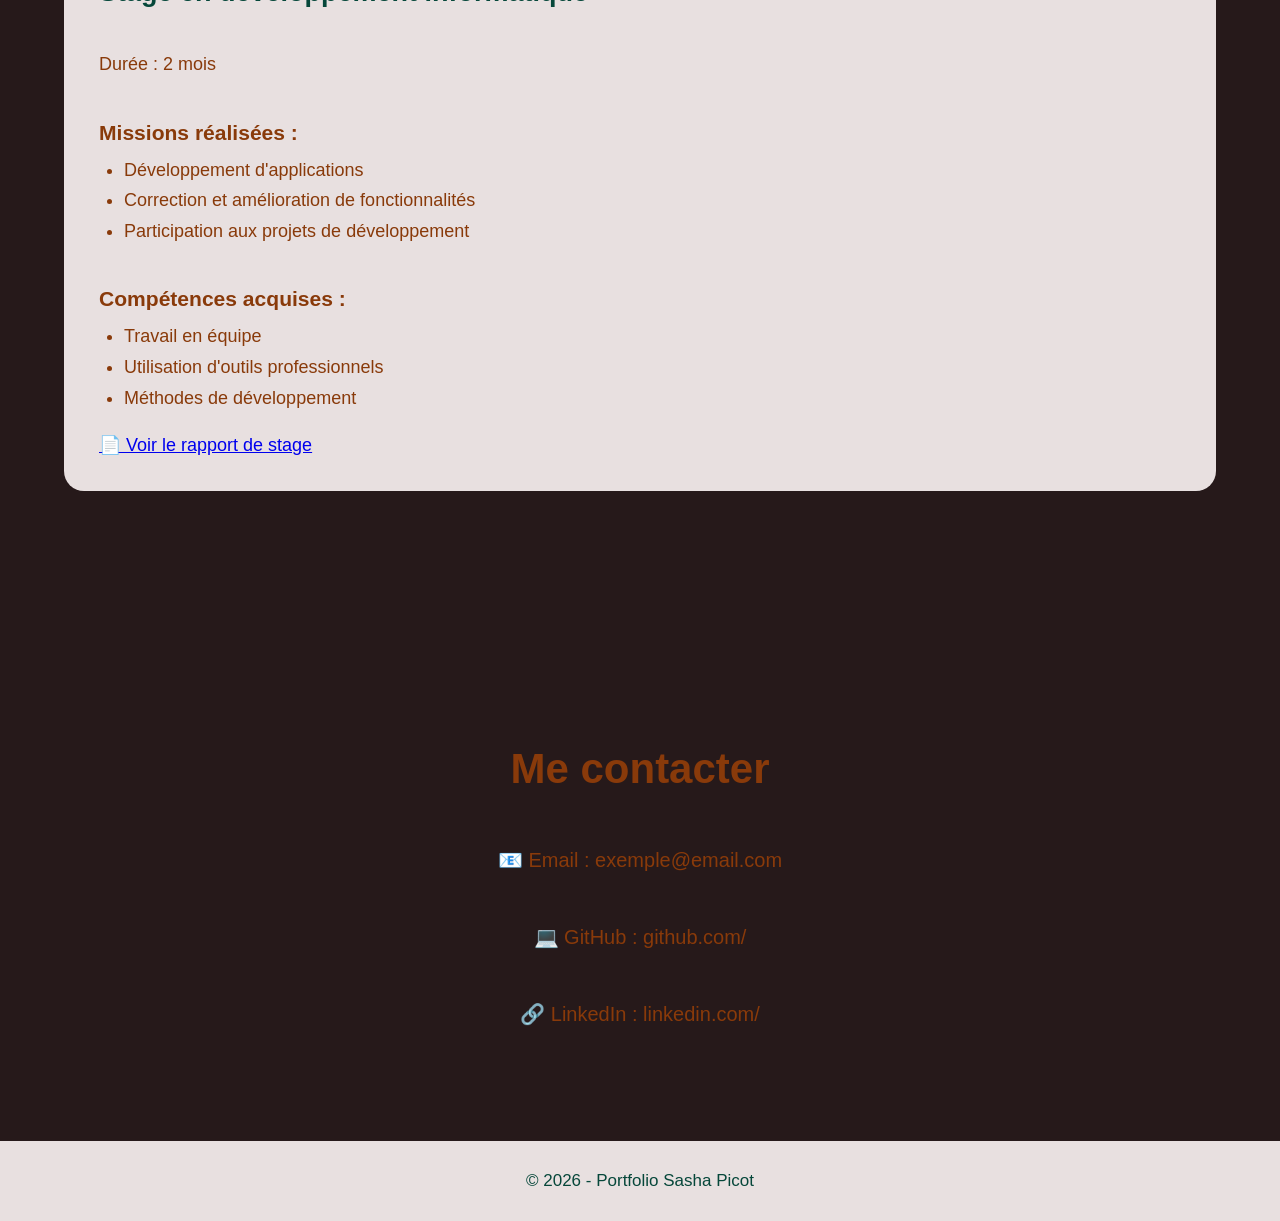
==== commit eb4675ed: "Mise à jour" ====
--- a/index.html
+++ b/index.html
@@ -19,6 +19,8 @@
 
         <ul>
             <li><a href="#accueil">Accueil</a></li>
+            <li><a href="#compétences">Compétences</a></li>
+            <li><a href="#competences-techniques">Compétences techniques</a></li>
             <li><a href="#certifications">Certifications</a></li>
             <li><a href="#projets">Projets</a></li>
             <li><a href="#stage">Stage</a></li>
@@ -50,26 +52,248 @@
 <div class="buttons">
 
 <a href="documents/CV1.pdf" target="_blank" class="btn second">
-                Mon CV
-            </a>
-
-            <a href="https://github.com/Malik99-ism" target="_blank" class="btn second">
-                GitHub
-            </a>
-
-            <a href="https://www.linkedin.com/in/sasha-malik-picot-aa1232382/" target="_blank" class="btn second">
-                LinkedIn
-            </a>
-
-        </div>
-
-    </div>
-
-    <img src="images/photo.jpg" alt="Photo de profil" class="profile-photo">
+Mon CV
+</a>
+
+
+<a href="https://github.com/Malik99-ism" target="_blank" class="btn second">
+GitHub
+</a>
+
+
+<a href="https://www.linkedin.com/in/sasha-malik-picot-aa1232382/" target="_blank" class="btn second">
+LinkedIn
+</a>
+
+</div>
+
+
+</div>
+
 
 </section>
 
-
+<img src="images/photo.jpg" alt="Photo de profil" class="profile-photo">
+
+
+<!-- COMPÉTENCES ET SOFT SKILLS -->
+
+<section id="compétences">
+
+<h1 class="title">
+Mes compétences
+</h1>
+
+<div class="cards">
+
+
+<div class="card">
+
+<h2>🧠 Soft skills</h2>
+
+<ul>
+<li>Adaptabilité</li>
+<li>Discipline</li>
+<li>Écoute</li>
+<li>Créativité</li>
+<li>Esprit d'analyse</li>
+<li>Résolution de problèmes</li>
+</ul>
+
+</div>
+
+
+<div class="card">
+
+<h2>🇫🇷 Français</h2>
+
+<p>
+Niveau : Courant
+</p>
+
+</div>
+
+
+<div class="card">
+
+<h2>🇬🇧 Anglais</h2>
+
+<p>
+Niveau : B1
+</p>
+
+<br>
+
+<a href="images/GlobalExam.png" target="_blank" class="btn second">
+Voir mon résultat Global Exam
+</a>
+
+</div>
+
+
+</div>
+
+</section>
+<br>
+<br>
+<br>
+<br>
+<!-- COMPÉTENCES TECHNIQUES -->
+
+<section id="competences-techniques">
+
+<h1 class="title">
+Compétences techniques
+</h1>
+
+<div class="cards">
+
+
+<!-- DÉVELOPPEMENT -->
+
+<div class="card">
+
+<h2>💻 DÉVELOPPEMENT</h2>
+
+<div class="skill">
+<p>HTML</p>
+<span class="stars">★★★☆☆</span>
+</div>
+
+<div class="skill">
+<p>CSS</p>
+<span class="stars">★★★☆☆</span>
+</div>
+
+<div class="skill">
+<p>JavaScript</p>
+<span class="stars">★★☆☆☆</span>
+</div>
+
+<div class="skill">
+<p>Python</p>
+<span class="stars">★★★☆☆</span>
+</div>
+
+<div class="skill">
+<p>PHP</p>
+<span class="stars">★★★☆☆</span>
+</div>
+
+<div class="skill">
+<p>SQL</p>
+<span class="stars">★★★☆☆</span>
+</div>
+
+</div>
+
+
+<!-- RÉSEAU & SYSTÈMES -->
+
+<div class="card">
+
+<h2>🌐 RÉSEAU & SYSTÈMES</h2>
+
+<div class="skill">
+<p>Active Directory</p>
+<span class="stars">★★★★☆</span>
+</div>
+
+<div class="skill">
+<p>pfSense</p>
+<span class="stars">★★★☆☆</span>
+</div>
+
+<div class="skill">
+<p>Configuration switch</p>
+<span class="stars">★★★☆☆</span>
+</div>
+
+<div class="skill">
+<p>Linux</p>
+<span class="stars">★★★☆☆</span>
+</div>
+
+<div class="skill">
+<p>VirtualBox</p>
+<span class="stars">★★★★☆</span>
+</div>
+
+<div class="skill">
+<p>Proxmox</p>
+<span class="stars">★★★☆☆</span>
+</div>
+
+</div>
+
+
+<!-- MAINTENANCE -->
+
+<div class="card">
+
+<h2>🔧 MAINTENANCE</h2>
+
+<div class="skill">
+<p>Remplacement d'écran</p>
+<span class="stars">★★★★☆</span>
+</div>
+
+<div class="skill">
+<p>Remplacement de batterie</p>
+<span class="stars">★★★★☆</span>
+</div>
+
+<div class="skill">
+<p>Remplacement de RAM</p>
+<span class="stars">★★★★☆</span>
+</div>
+
+<div class="skill">
+<p>Installation et configuration de systèmes d'exploitation</p>
+<span class="stars">★★★★☆</span>
+</div>
+
+
+</div>
+
+
+<!-- OUTILS & VERSIONING -->
+
+<div class="card">
+
+<h2>🐙 OUTILS & VERSIONING</h2>
+
+<div class="skill">
+<p>Git</p>
+<span class="stars">★★★☆☆</span>
+</div>
+
+<div class="skill">
+<p>GitHub</p>
+<span class="stars">★★★☆☆</span>
+</div>
+
+<p>
+Gestion et partage de projets,
+versioning et collaboration.
+</p>
+
+<br>
+
+<a href="https://github.com/Malik99-ism" target="_blank" class="btn second">
+Voir mon GitHub
+</a>
+
+</div>
+
+
+</div>
+
+</section>
+<br>
+<br>
+<br>
+<br>
 <!-- CERTIFICATIONS -->
 
 <section id="certifications">
@@ -226,6 +450,66 @@
 
 </div>
 
+<div class="card">
+<h2>
+🖥️ Active Directory
+</h2>
+
+<p>
+Mise en place et administration d'un environnement Active Directory :
+</p>
+
+<ul>
+<li>Création et gestion des utilisateurs</li>
+<li>Création de groupes</li>
+<li>Intégration des postes au domaine</li>
+<li>Mise en place de GPO</li>
+<li>Administration centralisée</li>
+</ul>
+
+</div>
+
+
+<div class="card">
+
+<h2>
+🌐 Configuration d'un switch
+</h2>
+
+<p>
+Configuration et organisation d'un réseau local :
+</p>
+
+<ul>
+<li>Configuration des ports</li>
+<li>Mise en place de VLAN</li>
+<li>Segmentation du réseau</li>
+<li>Connexion des équipements</li>
+<li>Vérification de la communication réseau</li>
+</ul>
+
+</div>
+
+
+<div class="card">
+
+<h2>
+🛡️ Configuration de pfSense
+</h2>
+
+<p>
+Installation et configuration d'une solution de sécurité réseau :
+</p>
+
+<ul>
+<li>Configuration de l'interface LAN</li>
+<li>Configuration du DHCP et du DNS</li>
+<li>Configuration de la passerelle</li>
+<li>Mise en place d'un portail captif</li>
+<li>Configuration du pare-feu</li>
+</ul>
+
+</div>
 
 </div>
 
--- a/style.css
+++ b/style.css
@@ -1,3 +1,7 @@
+/* =========================
+   BASE
+========================= */
+
 * {
     margin: 0;
     padding: 0;
@@ -9,12 +13,29 @@
     scroll-behavior: smooth;
 }
 
+
 body {
-    background: #26191A;
-    color: #893a0a;
-    overflow-x: hidden;
-}
-
+margin: 0;
+padding: 0;
+font-family: Arial, sans-serif;
+background: url('images/FondPortfolio.png') no-repeat fixed;
+background-size: cover;
+background-position: center;
+background-color: #26191A; /* couleur de fallback */
+color: #893a0a;
+}
+
+body: :before {
+content: "":
+position: fixed;
+top: 0;
+left: 0;
+width: 100%;
+height: 100%;
+background: rgba(38, 25, 26, 0.65); /* assombrit légèrement */
+z-index: -1;
+
+}
 
 /* =========================
    HEADER
@@ -26,33 +47,33 @@
     left: 0;
     width: 100%;
     background: #E8E0E0;
-    padding: 20px 5%;
+    padding: 18px 5%;
     z-index: 1000;
+    box-shadow: 0 2px 10px rgba(0,0,0,0.15);
 }
 
 nav {
-    max-width: 1400px;
-    margin: auto;
     display: flex;
     justify-content: space-between;
     align-items: center;
 }
 
 .logo {
-    color: rgb(6, 71, 58);
+    color: rgb(6,71,58);
     font-size: 30px;
 }
 
 nav ul {
     display: flex;
-    gap: 25px;
+    gap: 30px;
     list-style: none;
 }
 
 nav a {
-    color: rgb(6, 71, 58);
+    color: rgb(6,71,58);
     text-decoration: none;
-    transition: 0.3s;
+    font-weight: bold;
+    font-size: 16px;
 }
 
 nav a:hover {
@@ -65,10 +86,18 @@
 ========================= */
 
 section {
-    width: 100%;
-    max-width: 1400px;
-    margin: auto;
     padding: 100px 5%;
+    scroll-margin-top: 80px;
+}
+
+.title {
+    text-align: center;
+    font-size: 42px;
+    margin-bottom: 55px;
+    color: #893a0a;
+
+    /* On enlève l'ancien déplacement */
+    transform: none;
 }
 
 
@@ -80,37 +109,50 @@
     min-height: 100vh;
     display: flex;
     align-items: center;
-    justify-content: space-between;
-    gap: 60px;
-    padding-top: 140px;
+    position: relative;
+    padding: 120px 10%;
 }
 
 .hero-text {
-    flex: 1;
+    transform: none;
+    max-width: 750px;
 }
 
 .hero h1 {
-    font-size: clamp(40px, 5vw, 70px);
-    color: #893a0a;
+    font-size: 64px;
+    color: #893a0a;
+    margin-bottom: 15px;
 }
 
 .hero h2 {
-    margin: 20px 0;
-    font-size: clamp(22px, 3vw, 32px);
+    margin: 15px 0 25px;
+    font-size: 32px;
+    color: #893a0a;
 }
 
 .hero p {
     max-width: 700px;
-    font-size: clamp(16px, 2vw, 20px);
-    line-height: 1.6;
-}
+    font-size: 23px;
+    line-height: 1.7;
+}
+
+
+/* =========================
+   PHOTO DE PROFIL
+========================= */
 
 .profile-photo {
-    width: min(400px, 35vw);
-    aspect-ratio: 1 / 1;
+    position: absolute;
+    right: 8%;
+    top: 50%;
+
+    width: 380px;
+    height: 380px;
+
     border-radius: 50%;
     object-fit: cover;
-    flex-shrink: 0;
+
+    transform: translateY(-50%);
 }
 
 
@@ -119,40 +161,38 @@
 ========================= */
 
 .buttons {
-    margin-top: 30px;
-    display: flex;
-    flex-wrap: wrap;
-    gap: 15px;
+    margin-top: 35px;
 }
 
 .btn {
     display: inline-block;
+
     background: #E8E0E0;
-    color: rgb(6, 71, 58);
-    padding: 12px 25px;
+    color: rgb(255, 255, 255);
+
+    padding: 13px 25px;
+
     border-radius: 30px;
     text-decoration: none;
+
+    margin-right: 12px;
+    margin-bottom: 10px;
+
+    font-weight: bold;
+    font-size: 17px;
+
     transition: 0.3s;
 }
 
 .btn:hover {
     transform: translateY(-3px);
+    background: rgb(168, 127, 91);
+    color: #E8E0E0;
 }
 
 .second {
-    background: #E8E0E0;
-    color: rgb(6, 71, 58);
-}
-
-
-/* =========================
-   TITRES
-========================= */
-
-.title {
-    text-align: center;
-    font-size: clamp(32px, 4vw, 45px);
-    margin-bottom: 50px;
+    background: #0fba65;
+    color: rgb(255, 255, 255);
 }
 
 
@@ -161,43 +201,85 @@
 ========================= */
 
 .cards {
+    max-width: 1600px;
+    margin: 0 auto;
+
     display: grid;
-    grid-template-columns: repeat(3, minmax(0, 1fr));
-    gap: 30px;
+    grid-template-columns: repeat(auto-fit, minmax(350px, 1fr));
+
+    gap: 35px;
 }
 
 .card {
     background: #E8E0E0;
-    padding: 30px;
+
+    padding: 32px;
+
     border-radius: 15px;
+
+    font-size: 18px;
+
     transition: 0.3s;
-    min-width: 0;
 }
 
 .card:hover {
-    transform: translateY(-10px);
+    transform: translateY(-7px);
 }
 
 .card h2 {
-    color: rgb(6, 71, 58);
+    color: rgb(6,71,58);
+    font-size: 25px;
+    margin-bottom: 20px;
 }
 
 .card h3 {
-    margin-top: 10px;
+    font-size: 20px;
+    color: #893a0a;
 }
 
 .card p {
-    margin: 20px 0;
-    line-height: 1.5;
+    margin: 18px 0;
+    line-height: 1.6;
+    font-size: 18px;
+}
+
+.card ul {
+    padding-left: 22px;
+}
+
+.card li {
+    font-size: 18px;
+    line-height: 1.8;
 }
 
 .card a {
-    color: rgb(6, 71, 58);
-}
-
-.card ul {
-    padding-left: 20px;
-    line-height: 1.8;
+    color: rgb(6,71,58);
+    font-weight: bold;
+}
+
+
+/* =========================
+   COMPÉTENCES TECHNIQUES
+========================= */
+
+#competences-techniques .cards {
+    grid-template-columns: repeat(4, 1fr);
+}
+
+.skill {
+    margin: 18px 0;
+}
+
+.skill p {
+    margin-bottom: 5px;
+    font-weight: bold;
+    font-size: 18px;
+}
+
+.stars {
+    font-size: 22px;
+    letter-spacing: 3px;
+    color: #893a0a;
 }
 
 
@@ -206,17 +288,38 @@
 ========================= */
 
 .stage-box {
+    max-width: 1250px;
+    margin: 0 auto;
+
     background: #E8E0E0;
-    padding: 30px;
+
+    padding: 35px;
+
     border-radius: 20px;
-}
-
+
+    font-size: 18px;
+
+    transform: none;
+}
+
+.stage-box h2 {
+    color: rgb(6,71,58);
+    margin-bottom: 20px;
+}
+
+.stage-box h3 {
+    color: #893a0a;
+    margin: 20px 0 10px;
+}
+
+.stage-box p,
 .stage-box li {
-    margin: 8px 0;
+    font-size: 18px;
+    line-height: 1.7;
 }
 
 .stage-box ul {
-    padding-left: 20px;
+    padding-left: 25px;
 }
 
 
@@ -225,9 +328,18 @@
 ========================= */
 
 .contact {
+    max-width: 700px;
+    margin: 0 auto;
+
     text-align: center;
+
     font-size: 20px;
-    line-height: 1.5;
+
+    transform: none;
+}
+
+.contact p {
+    margin: 15px 0;
 }
 
 
@@ -237,123 +349,113 @@
 
 footer {
     text-align: center;
+
     padding: 30px;
+
     background: #E8E0E0;
-}
-
-
-/* =========================
-   TABLETTE
-========================= */
-
-@media (max-width: 1000px) {
-
-    .hero {
-        gap: 30px;
+
+    color: rgb(6,71,58);
+
+    font-size: 17px;
+}
+
+
+/* =========================
+   RESPONSIVE
+========================= */
+
+@media (max-width: 1100px) {
+
+    #competences-techniques .cards {
+        grid-template-columns: repeat(2, 1fr);
     }
 
     .profile-photo {
         width: 300px;
-    }
-
-    .cards {
-        grid-template-columns: repeat(2, minmax(0, 1fr));
-    }
-
-}
-
-
-/* =========================
-   TELEPHONE
-========================= */
-
-@media (max-width: 700px) {
-
-    header {
-        padding: 15px 5%;
-    }
+        height: 300px;
+        right: 5%;
+    }
+
+    .hero-text {
+        max-width: 600px;
+    }
+
+}
+
+
+@media (max-width: 800px) {
 
     nav ul {
         display: none;
     }
 
-    section {
-        padding: 80px 6%;
-    }
-
     .hero {
-        min-height: auto;
-        flex-direction: column;
         text-align: center;
-        padding-top: 130px;
-        gap: 40px;
+        justify-content: center;
+        padding-top: 120px;
     }
 
     .hero-text {
-        width: 100%;
+        max-width: 100%;
+    }
+
+    .hero h1 {
+        font-size: 48px;
+    }
+
+    .hero h2 {
+        font-size: 27px;
     }
 
     .hero p {
-        margin: auto;
+        font-size: 19px;
     }
 
     .profile-photo {
-        width: min(280px, 70vw);
-        order: -1;
-    }
-
-    .buttons {
-        justify-content: center;
-    }
-
-    .btn {
-        padding: 11px 20px;
+        display: none;
     }
 
     .cards {
         grid-template-columns: 1fr;
-        gap: 25px;
+    }
+
+    #competences-techniques .cards {
+        grid-template-columns: 1fr;
+    }
+
+    .title {
+        font-size: 35px;
+    }
+
+}
+
+
+@media (max-width: 500px) {
+
+    section {
+        padding: 80px 5%;
+    }
+
+    .hero h1 {
+        font-size: 40px;
+    }
+
+    .hero h2 {
+        font-size: 24px;
     }
 
     .card {
         padding: 25px;
     }
 
-    .stage-box {
-        padding: 25px;
-    }
-
-    .contact {
+    .card h2 {
+        font-size: 22px;
+    }
+
+    .card p,
+    .card li,
+    .skill p {
         font-size: 17px;
     }
-}
-
-
-/* =========================
-   PETITS TELEPHONES
-========================= */
-
-@media (max-width: 400px) {
-
-    .hero h1 {
-        font-size: 38px;
-    }
-
-    .hero h2 {
-        font-size: 21px;
-    }
-
-    .profile-photo {
-        width: 230px;
-    }
-
-    .buttons {
-        flex-direction: column;
-        align-items: center;
-    }
-
-    .btn {
-        width: 80%;
-        text-align: center;
-    }
+
 }
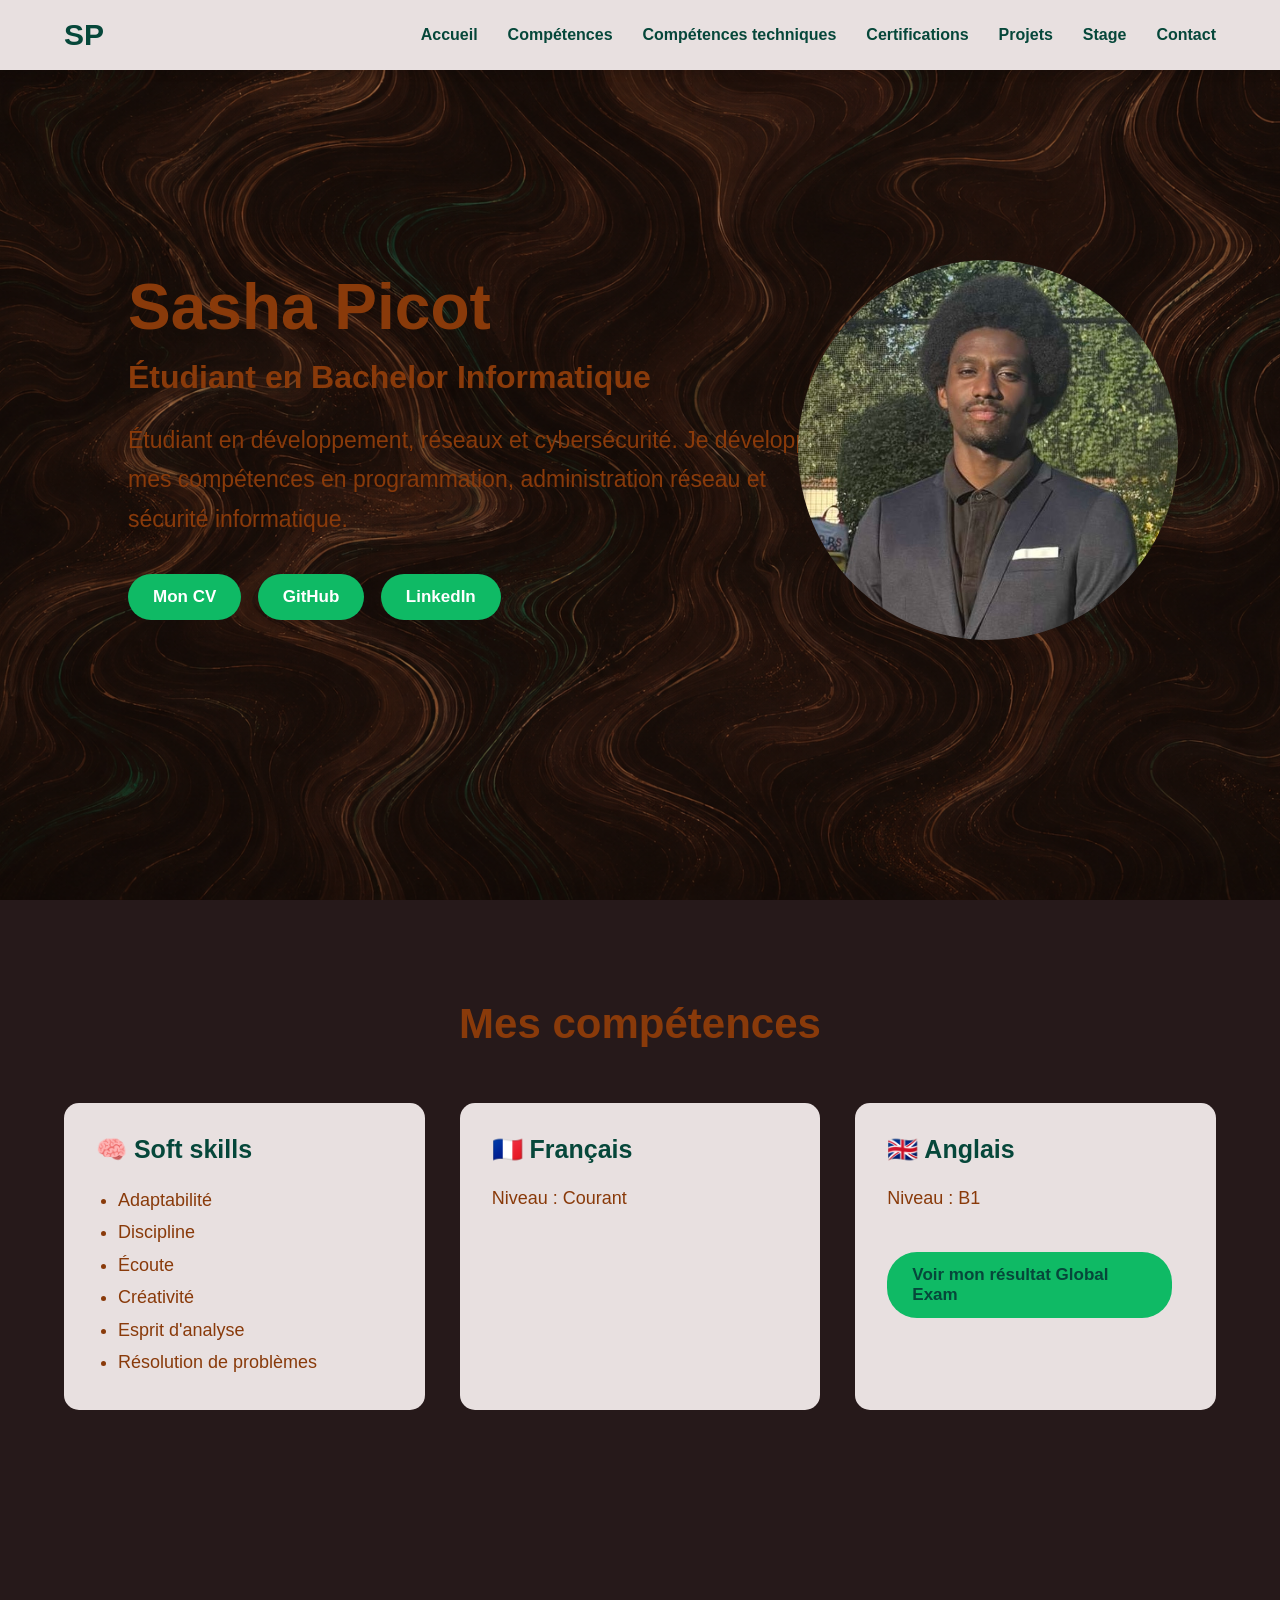
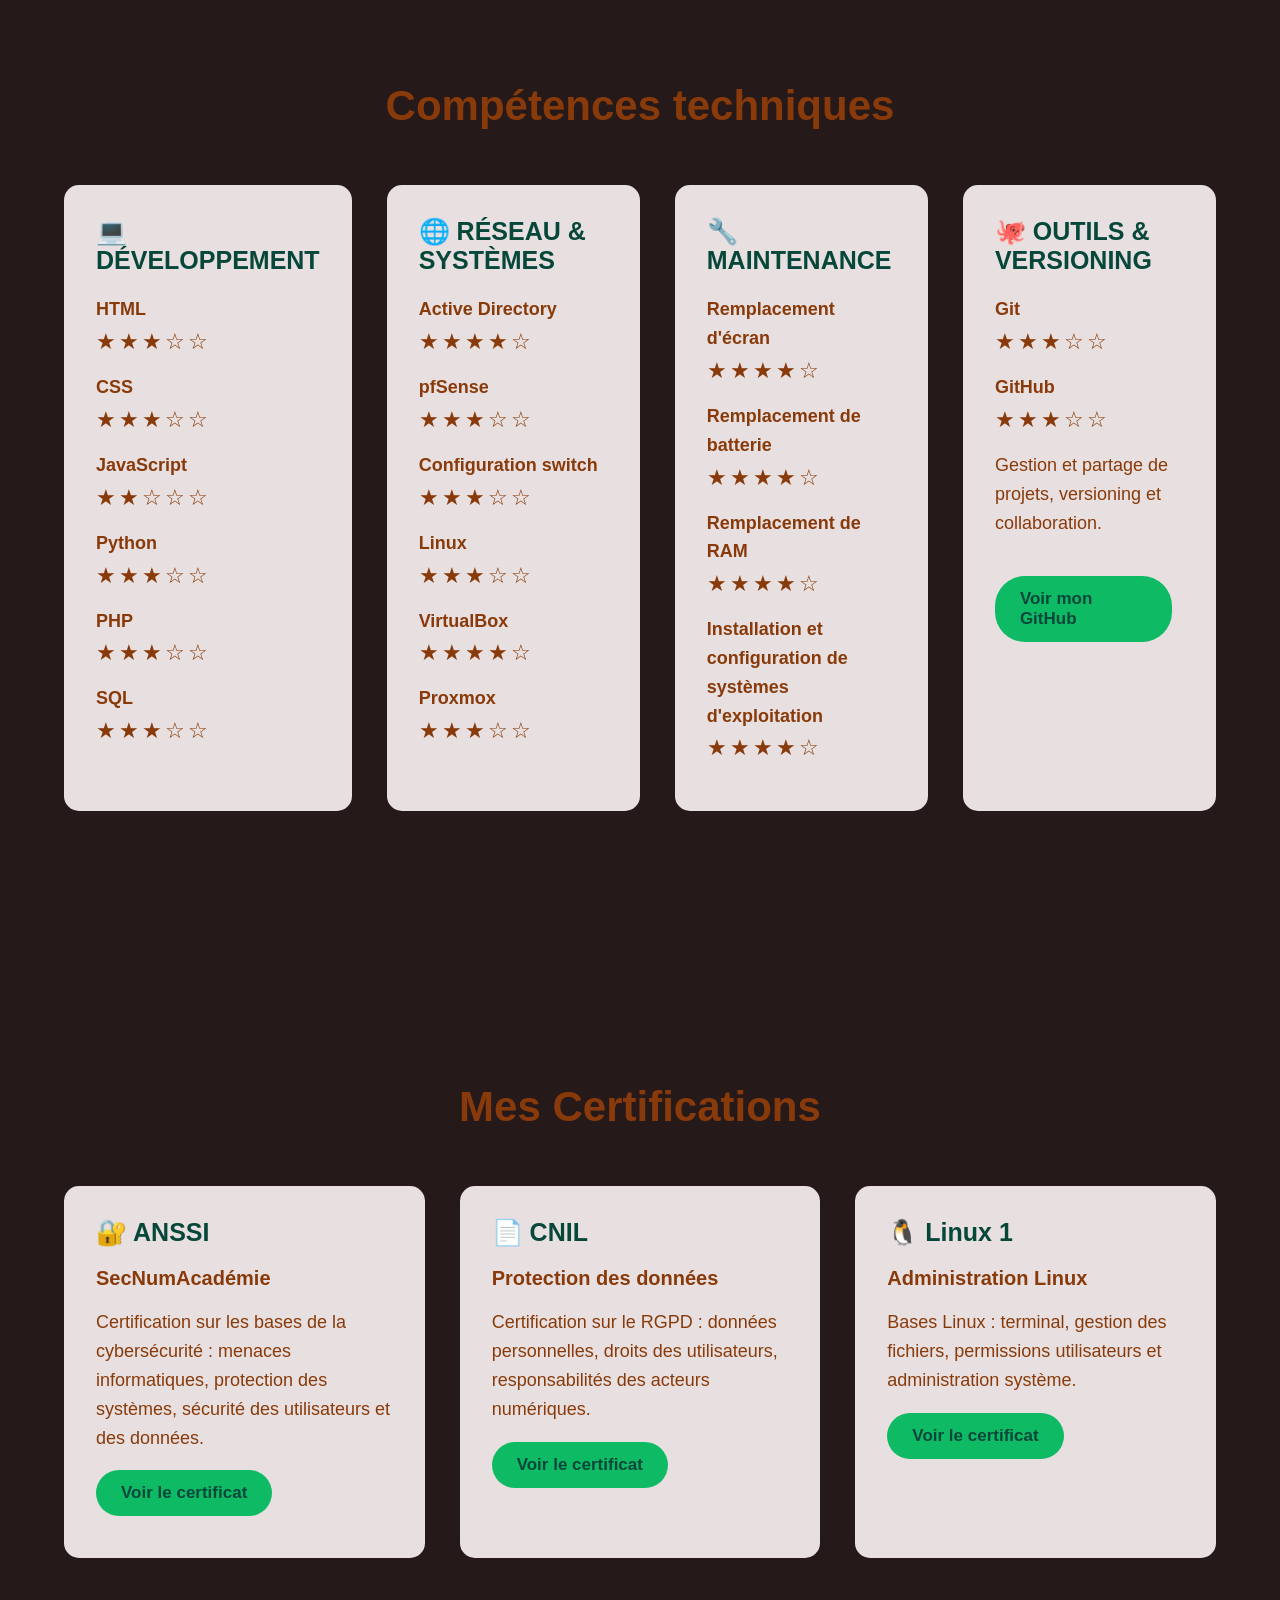
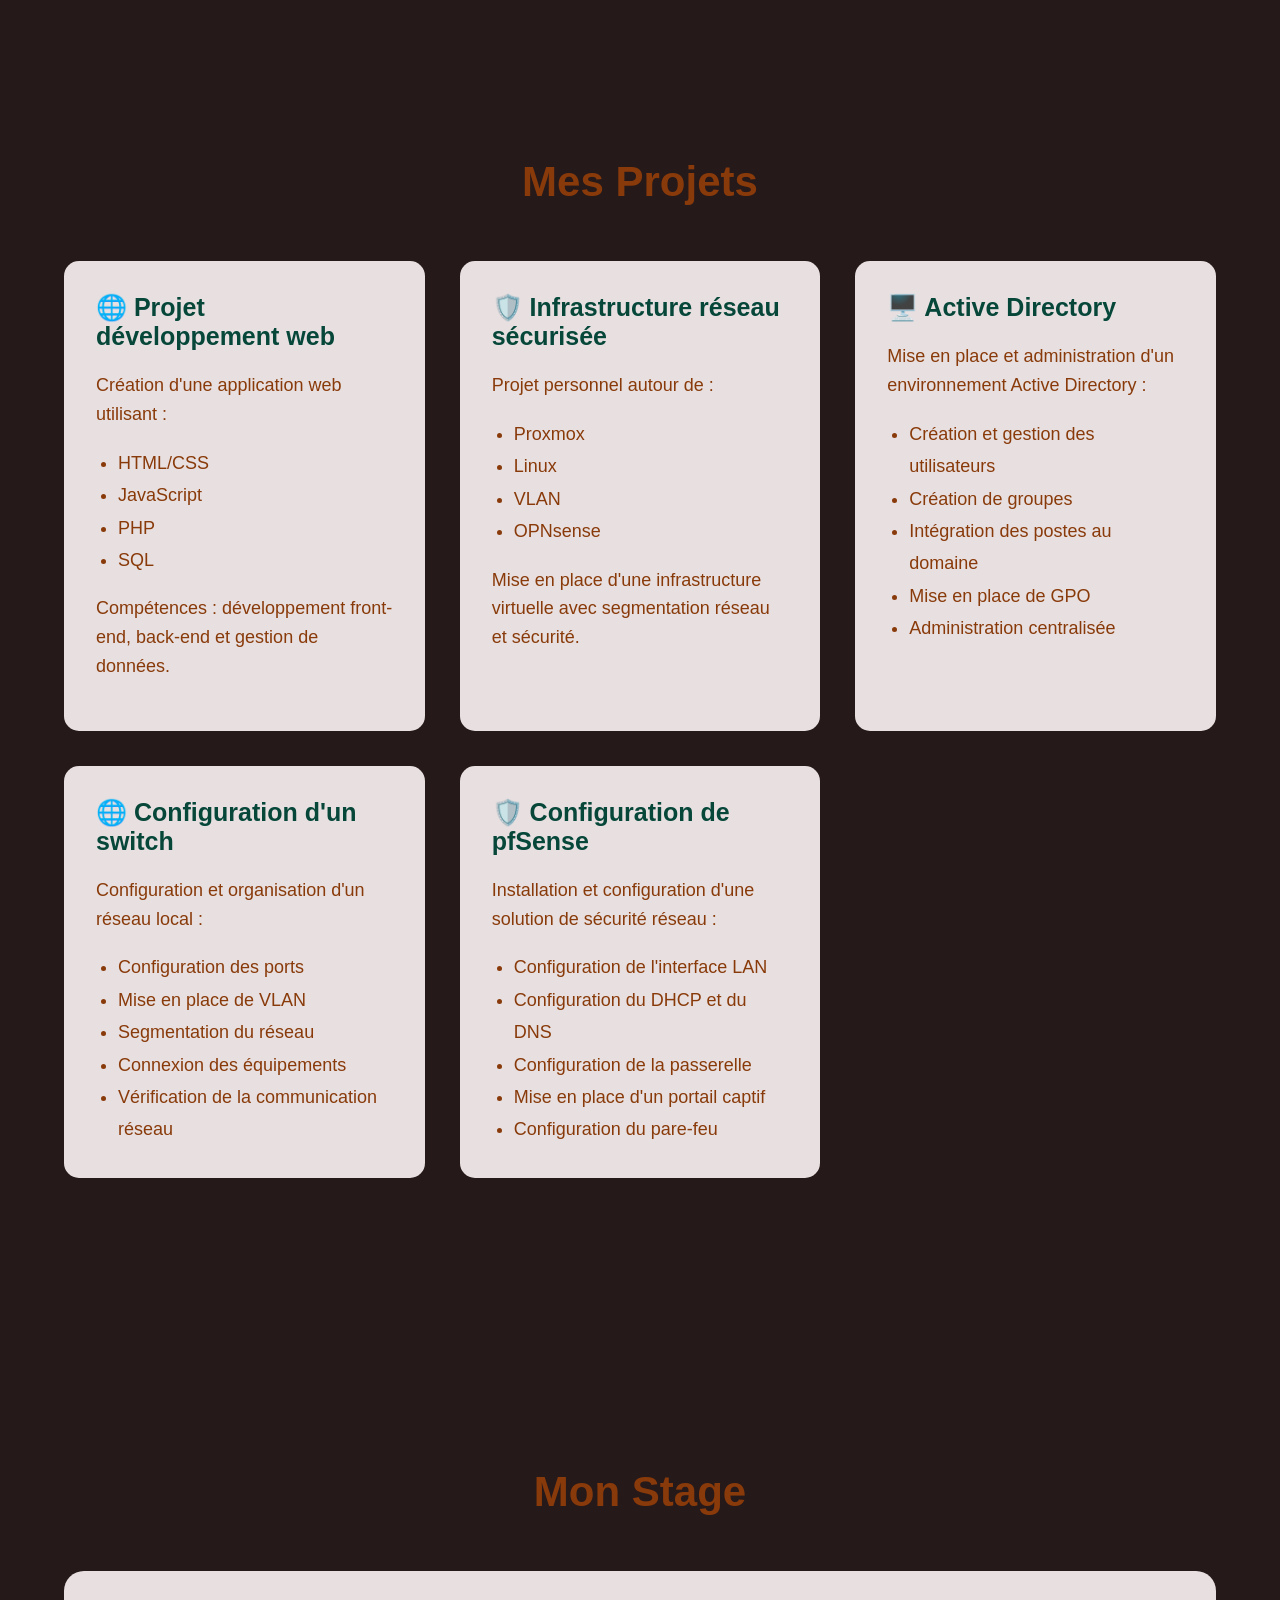
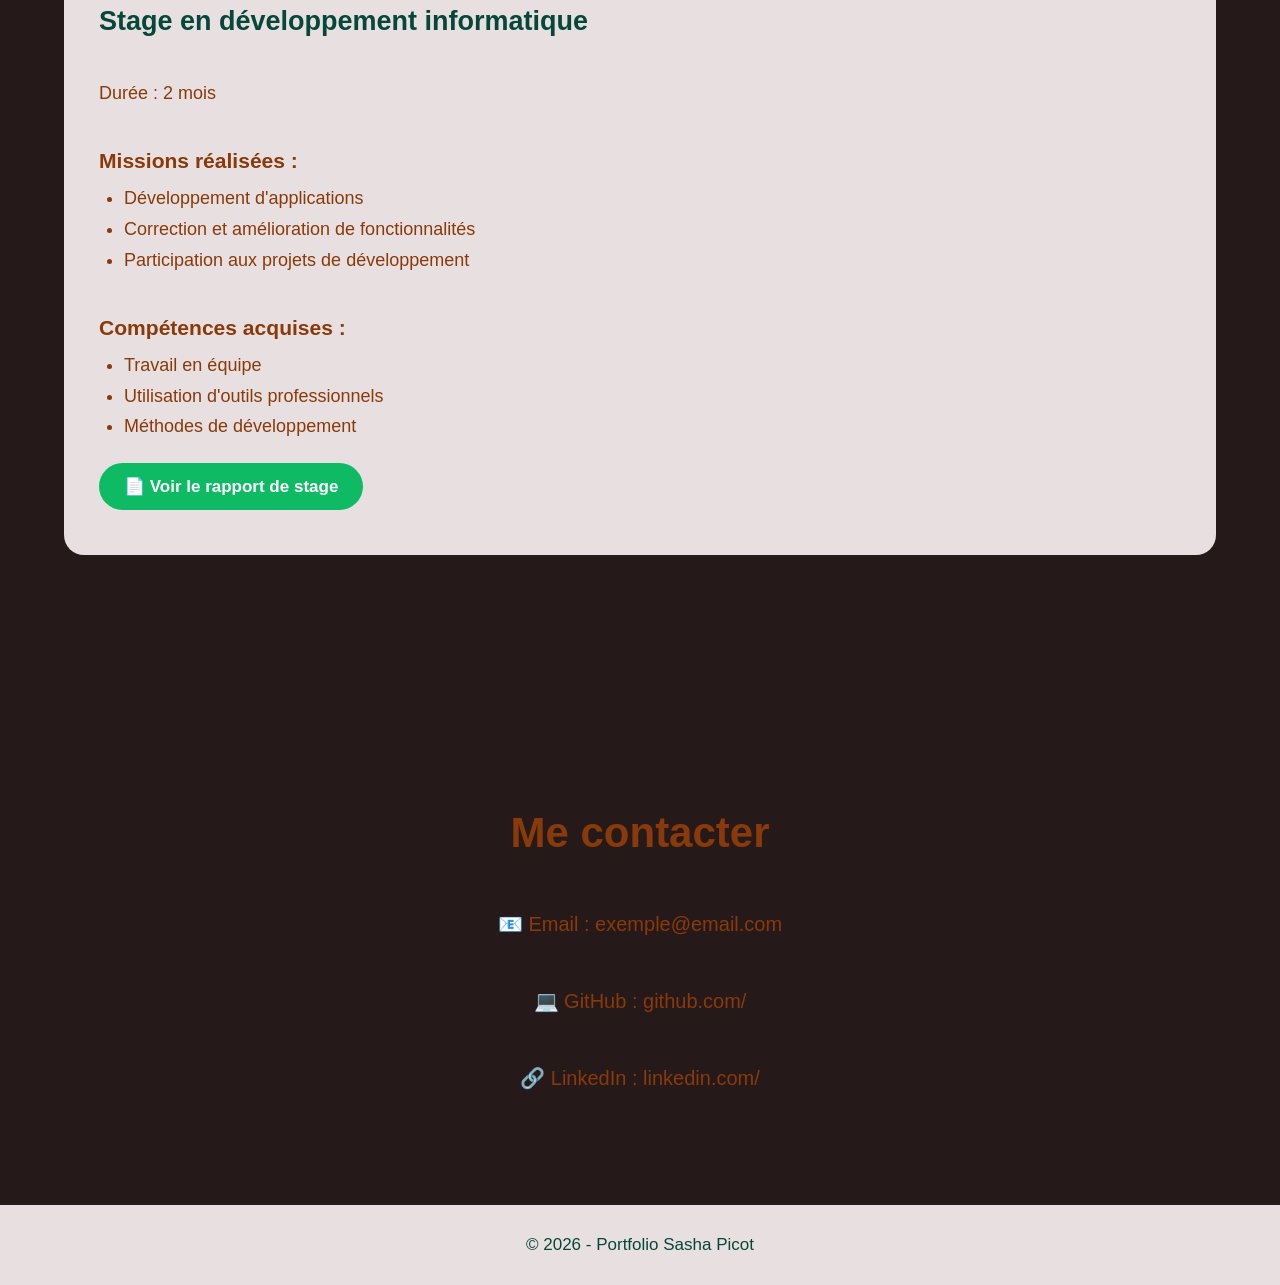
==== commit d2360a7c: "up" ====
--- a/index.html
+++ b/index.html
@@ -318,7 +318,7 @@
 sécurité des utilisateurs et des données.
 </p>
 
-<a href="#">
+<a href="#"target="_blank" class="btn second">
 Voir le certificat
 </a>
 
@@ -583,7 +583,7 @@
 
 <br> 
 
-<a href="documents/RAPPORT_DE_STAGE_SASHA_PICOT.pdf">
+<a href="documents/RAPPORT_DE_STAGE_SASHA_PICOT.pdf" target="_blank" class="btn second">
 📄 Voir le rapport de stage
 </a>
 
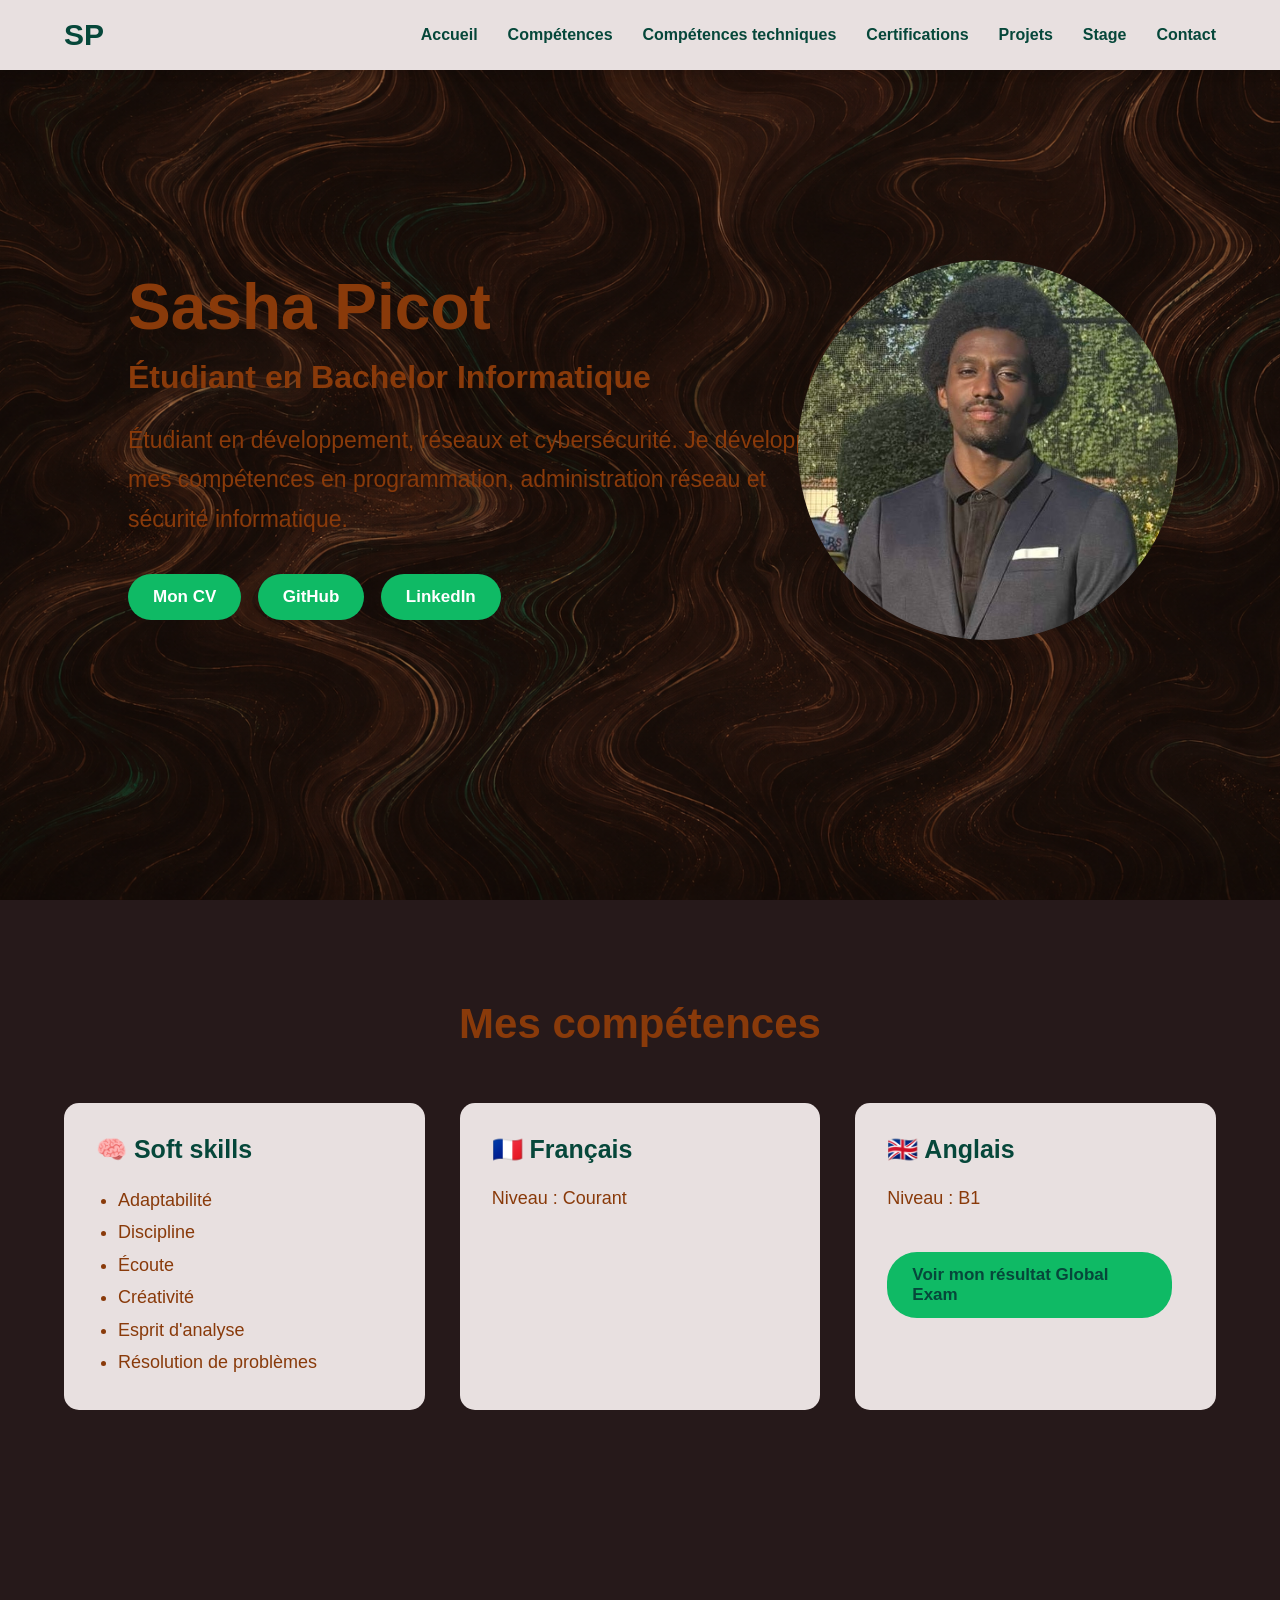
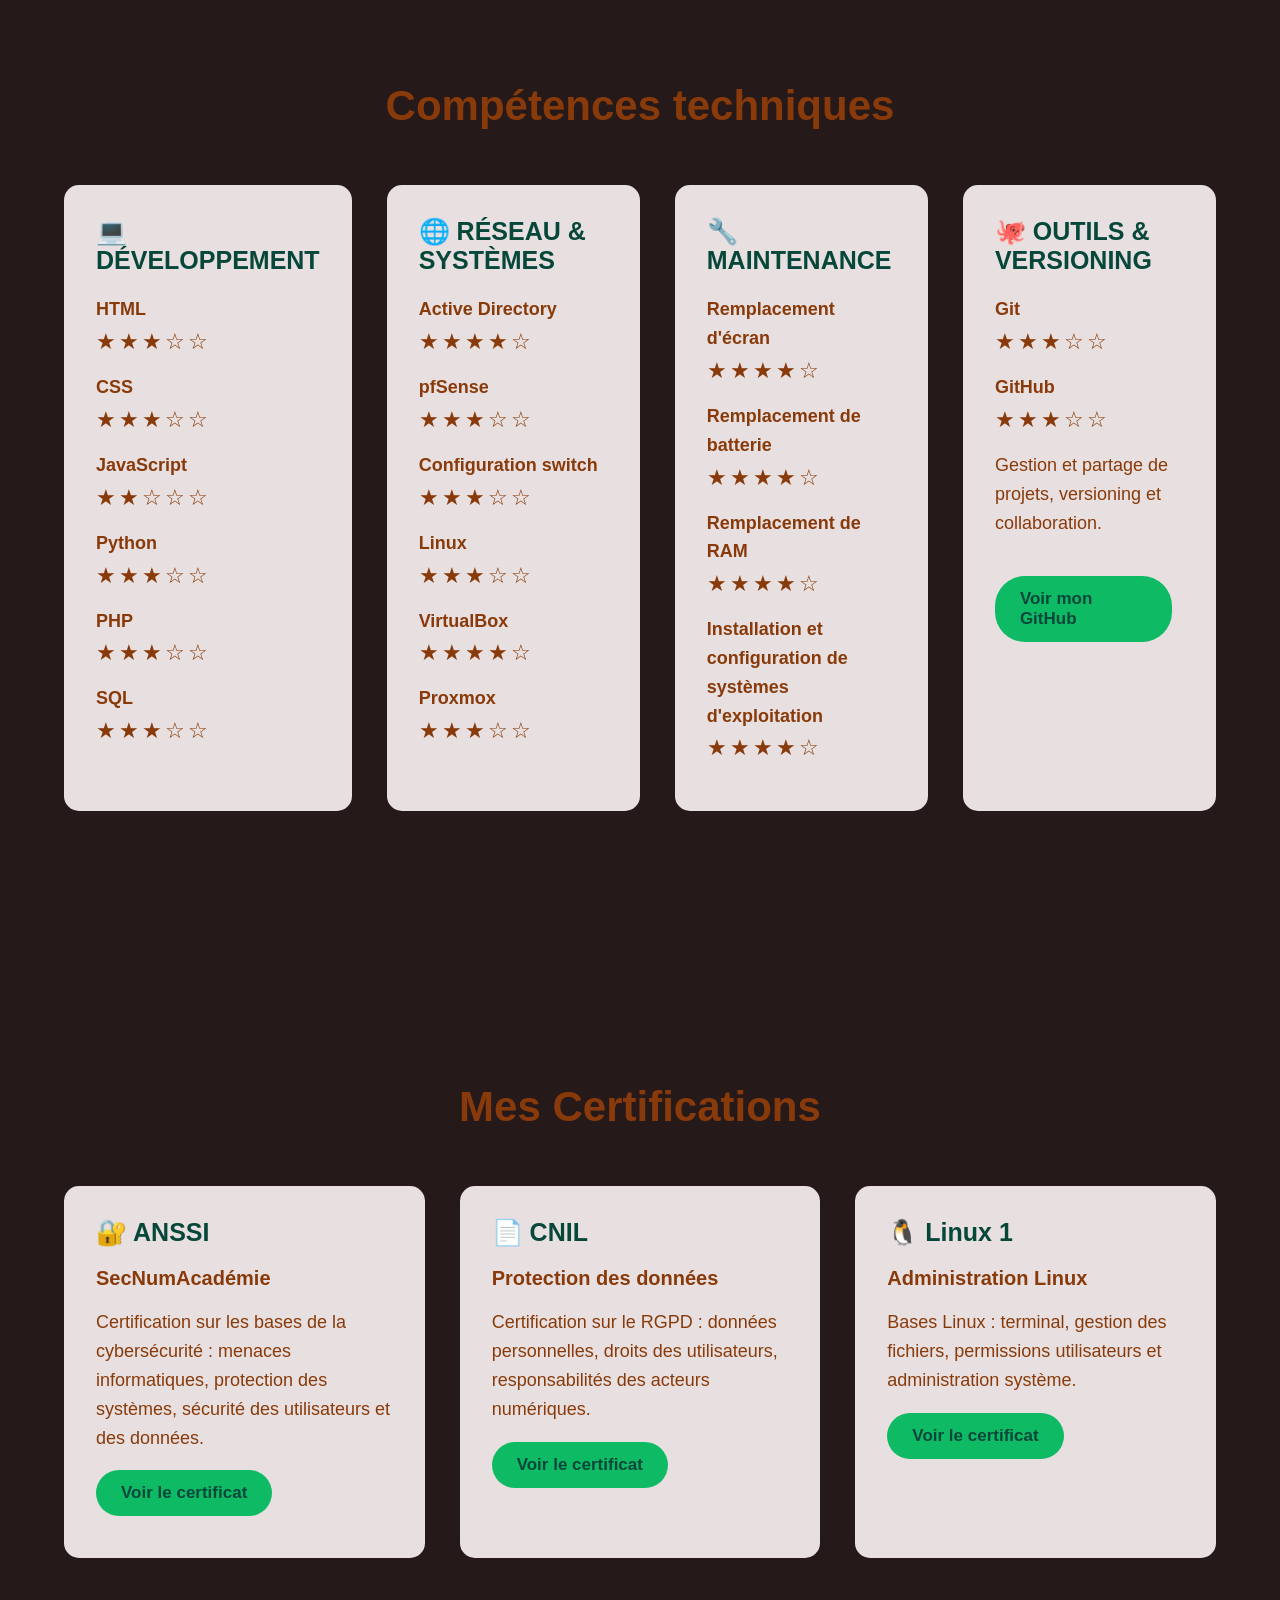
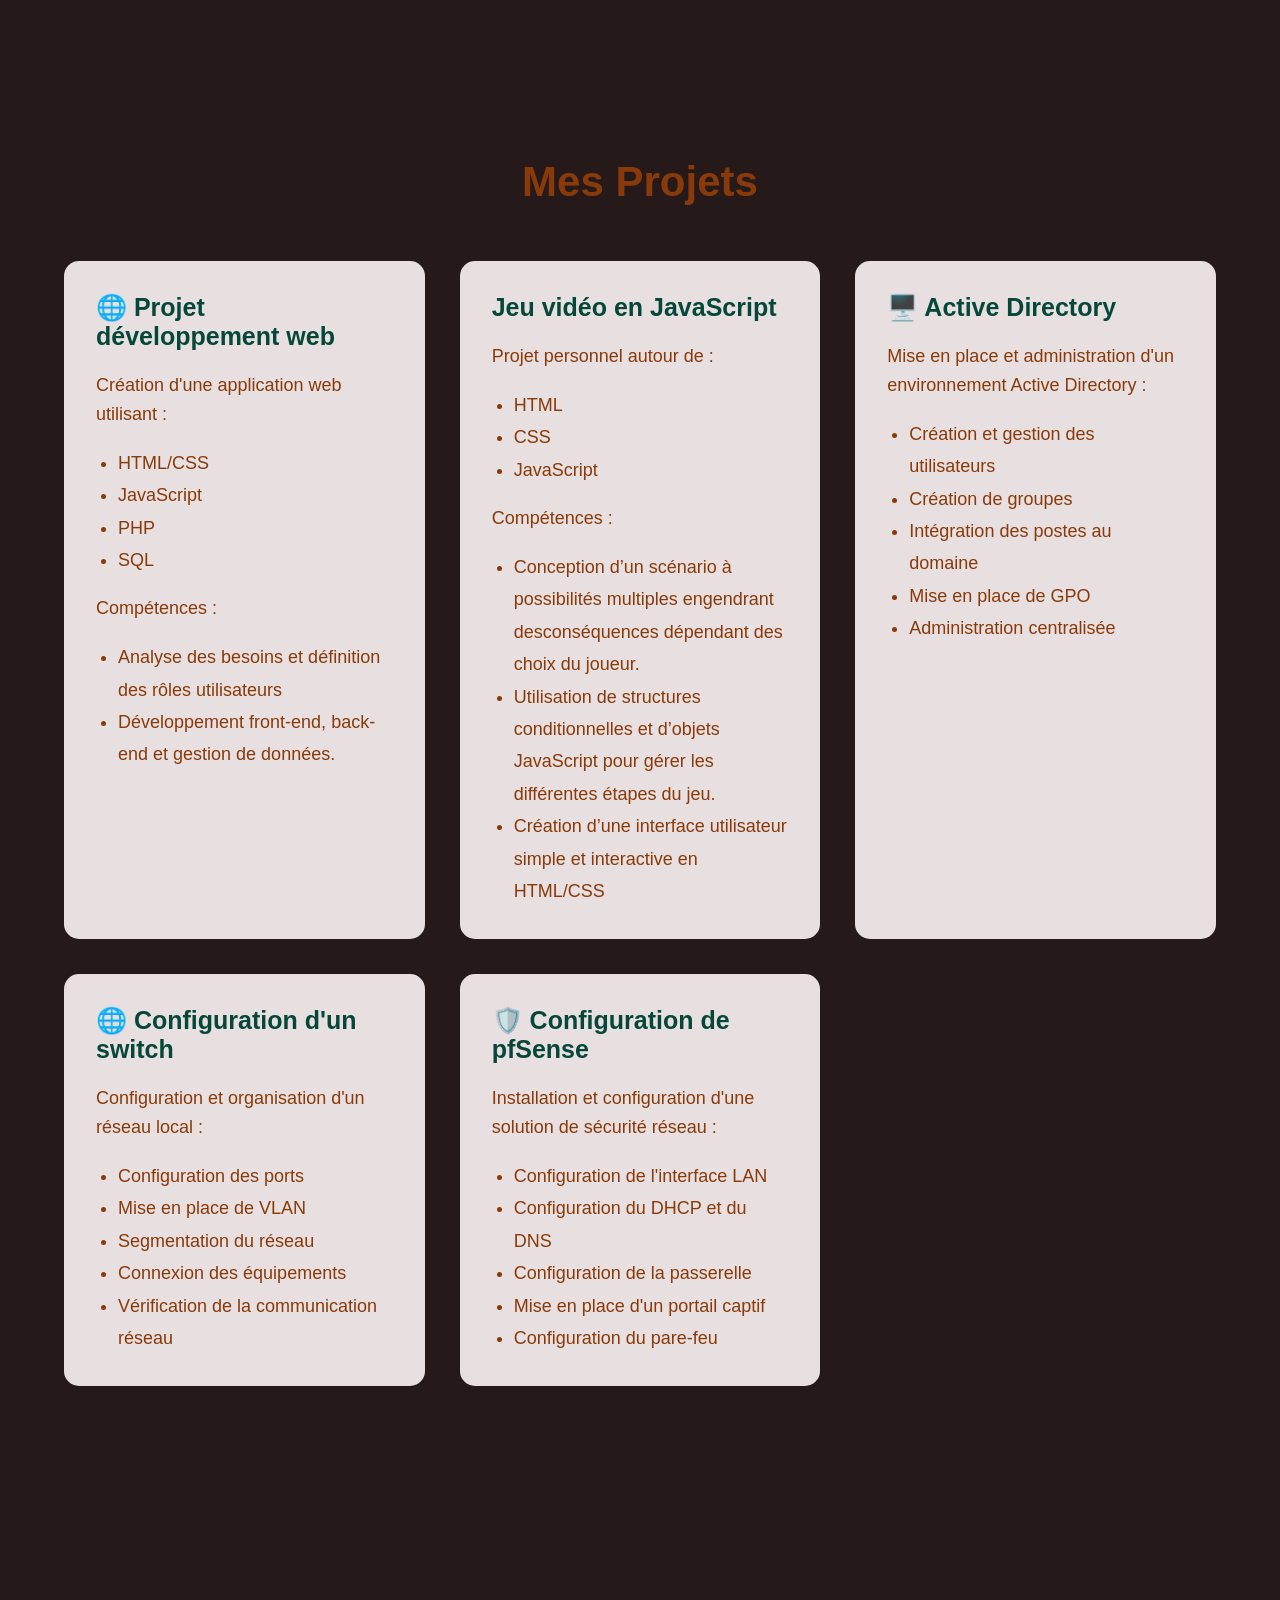
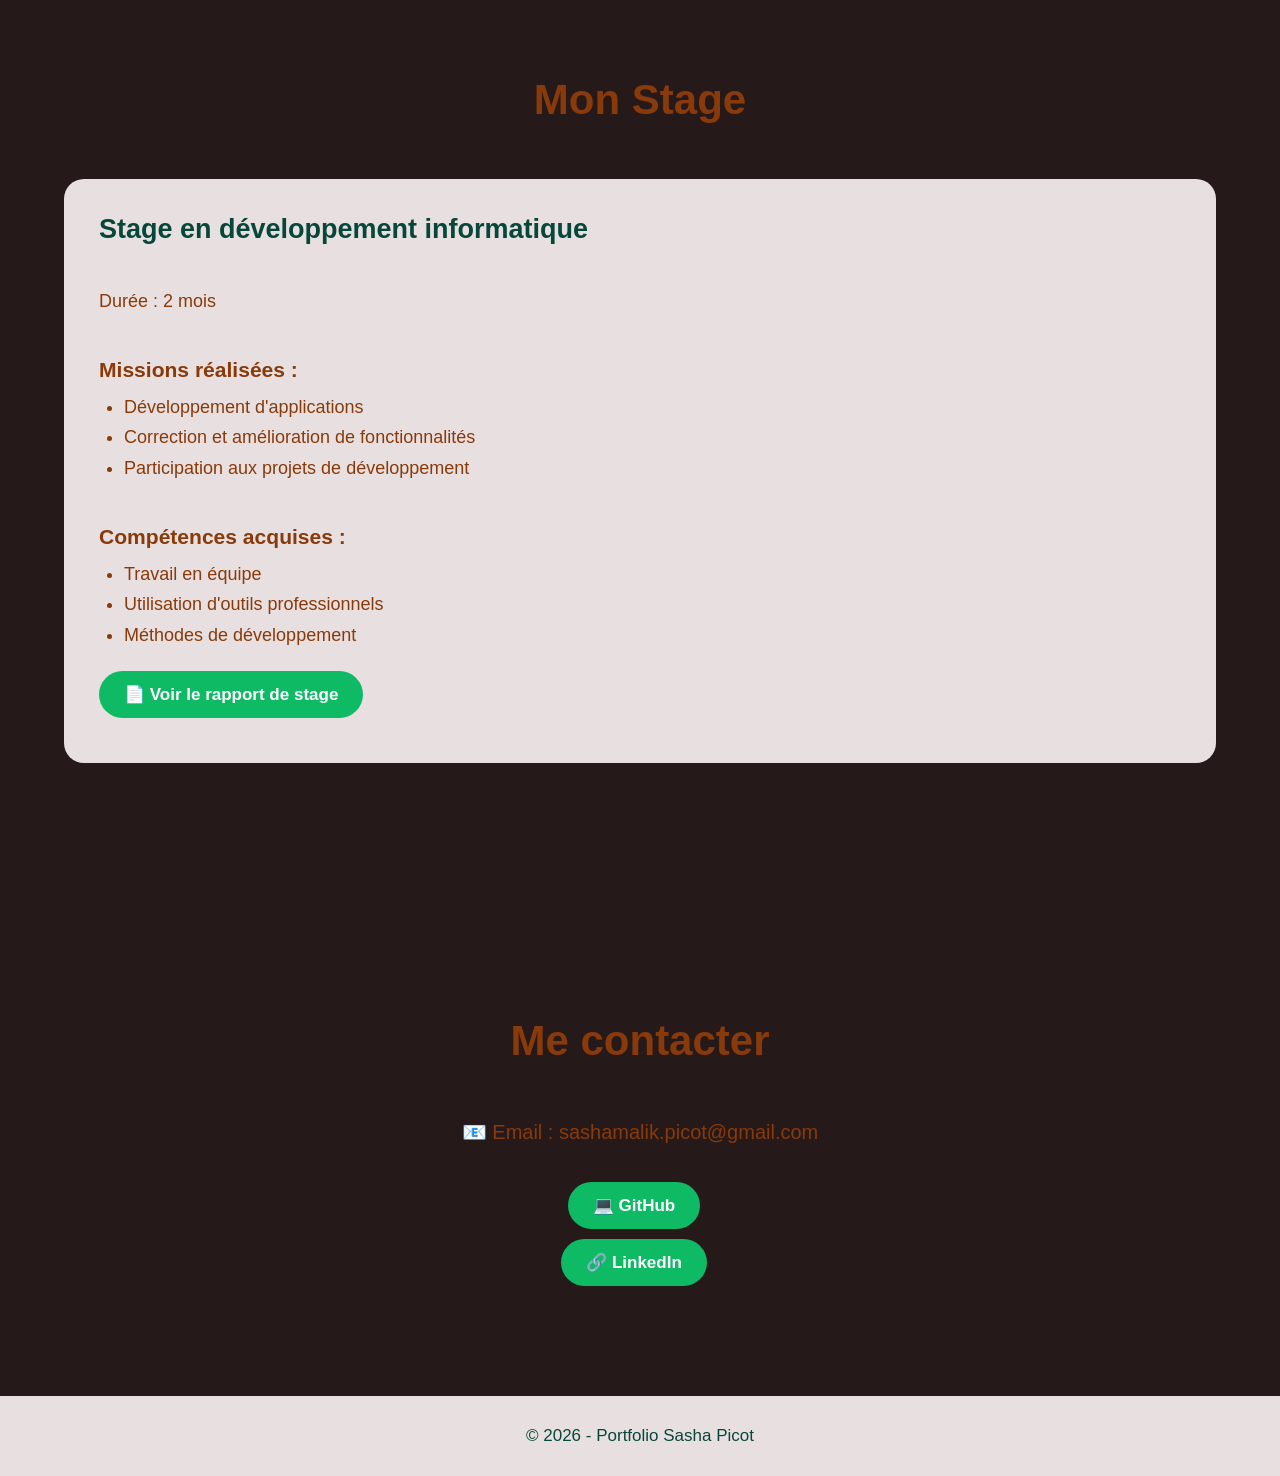
==== commit ff32841f: "double up" ====
--- a/index.html
+++ b/index.html
@@ -409,9 +409,12 @@
 
 <p>
 Compétences :
-développement front-end,
-back-end et gestion de données.
-</p>
+</p>
+
+<ul>
+<li> Analyse des besoins et définition des rôles utilisateurs </li>
+<li> Développement front-end, back-end et gestion de données.</li>
+</ul>
 
 
 </div>
@@ -423,7 +426,7 @@
 
 
 <h2>
-🛡️ Infrastructure réseau sécurisée
+Jeu vidéo en JavaScript
 </h2>
 
 
@@ -434,18 +437,26 @@
 
 <ul>
 
-<li>Proxmox</li>
-<li>Linux</li>
-<li>VLAN</li>
-<li>OPNsense</li>
-
-</ul>
-
-
-<p>
-Mise en place d'une infrastructure virtuelle
-avec segmentation réseau et sécurité.
-</p>
+<li>HTML</li>
+<li>CSS</li>
+<li>JavaScript</li>
+
+</ul>
+
+
+<p>
+Compétences :
+</p>
+
+<ul>
+
+<li> Conception d’un scénario à possibilités multiples engendrant desconséquences dépendant des choix du joueur. </li>
+<li> Utilisation de structures conditionnelles et d’objets JavaScript pour gérer les différentes étapes du jeu. </li>
+<li> Création d’une interface utilisateur simple et interactive en HTML/CSS </li>
+
+</ul>
+
+
 
 
 </div>
@@ -615,21 +626,16 @@
 
 
 <p>
-📧 Email : exemple@email.com
+📧 Email : sashamalik.picot@gmail.com
 </p>
 
 <br> 
 
-<p>
-💻 GitHub : github.com/
-</p>
+<a href="https://github.com/Malik99-ism" target="_blank" class="btn second">💻 GitHub </a>
 
 <br> 
 
-<p>
-🔗 LinkedIn : linkedin.com/
-</p>
-
+<a href="https://www.linkedin.com/in/sasha-malik-picot-aa1232382/" target="_blank" class="btn second">🔗 LinkedIn </a>
 
 </div>
 
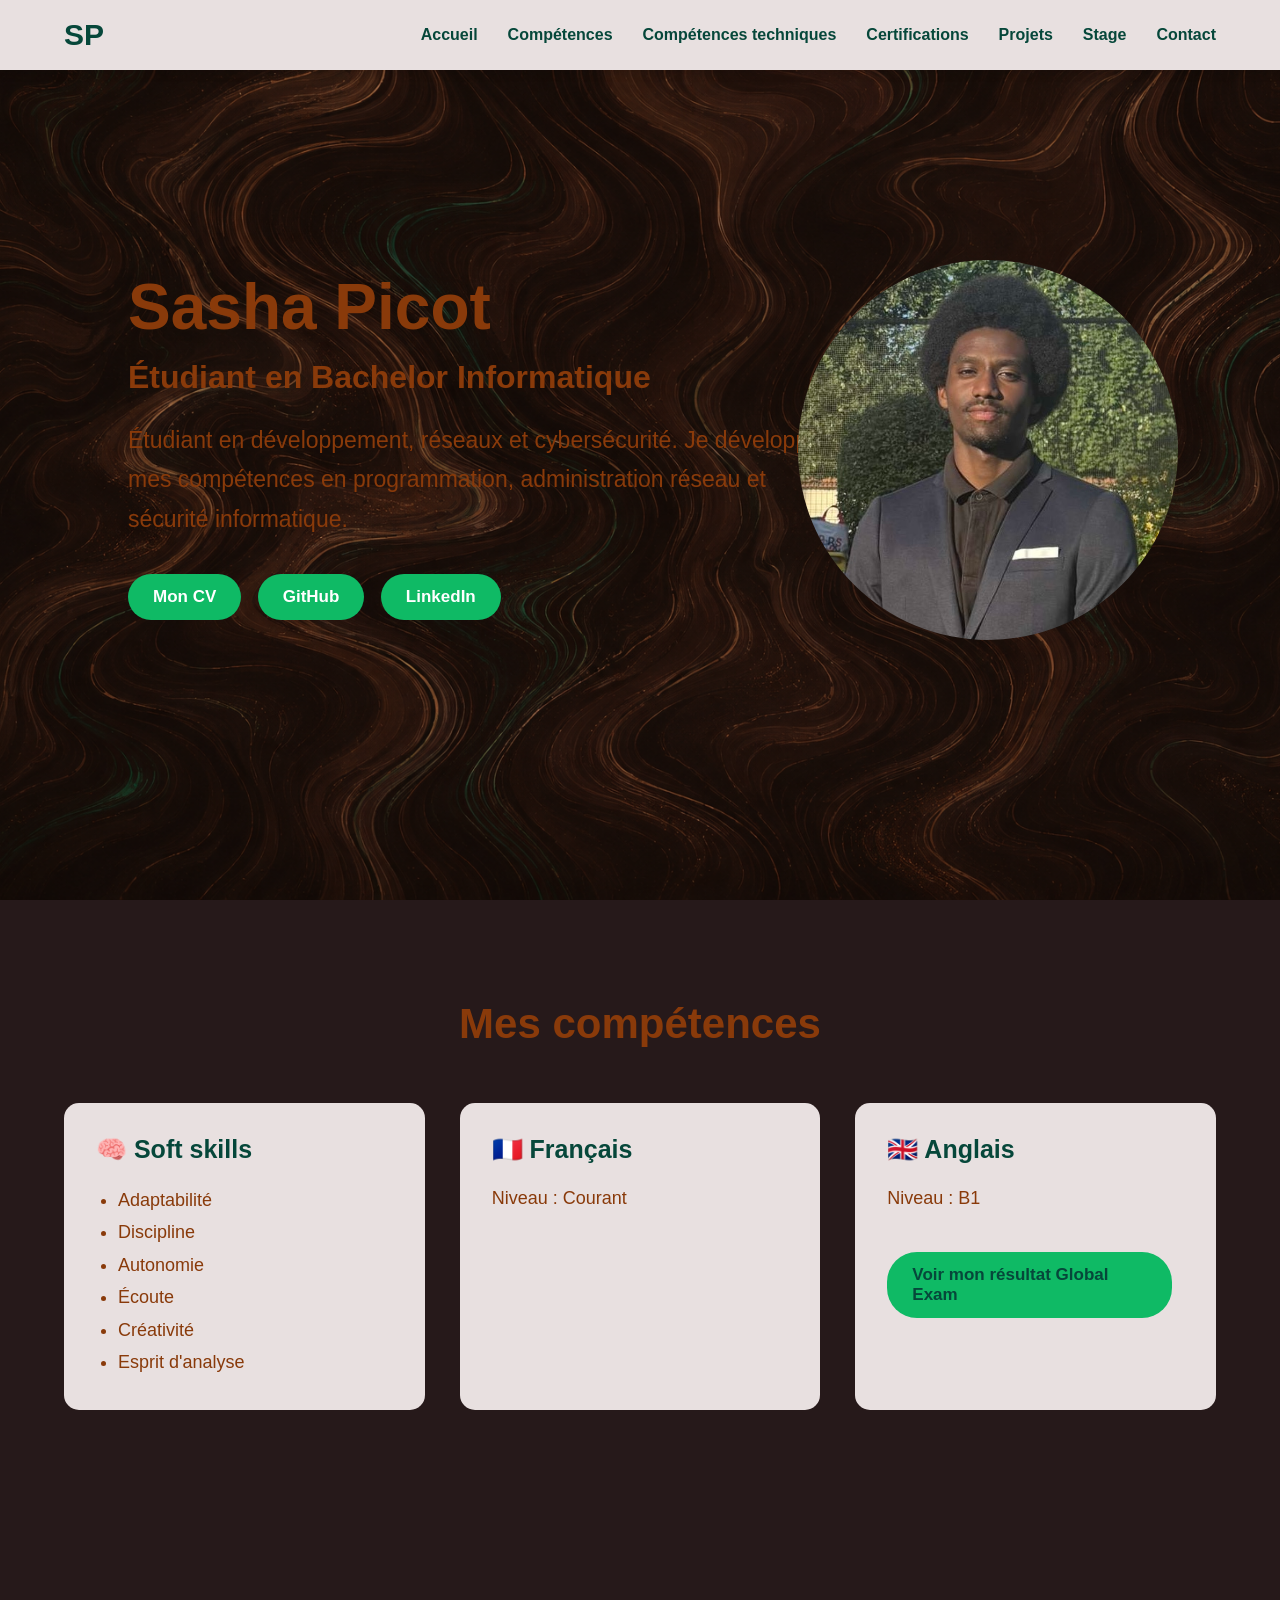
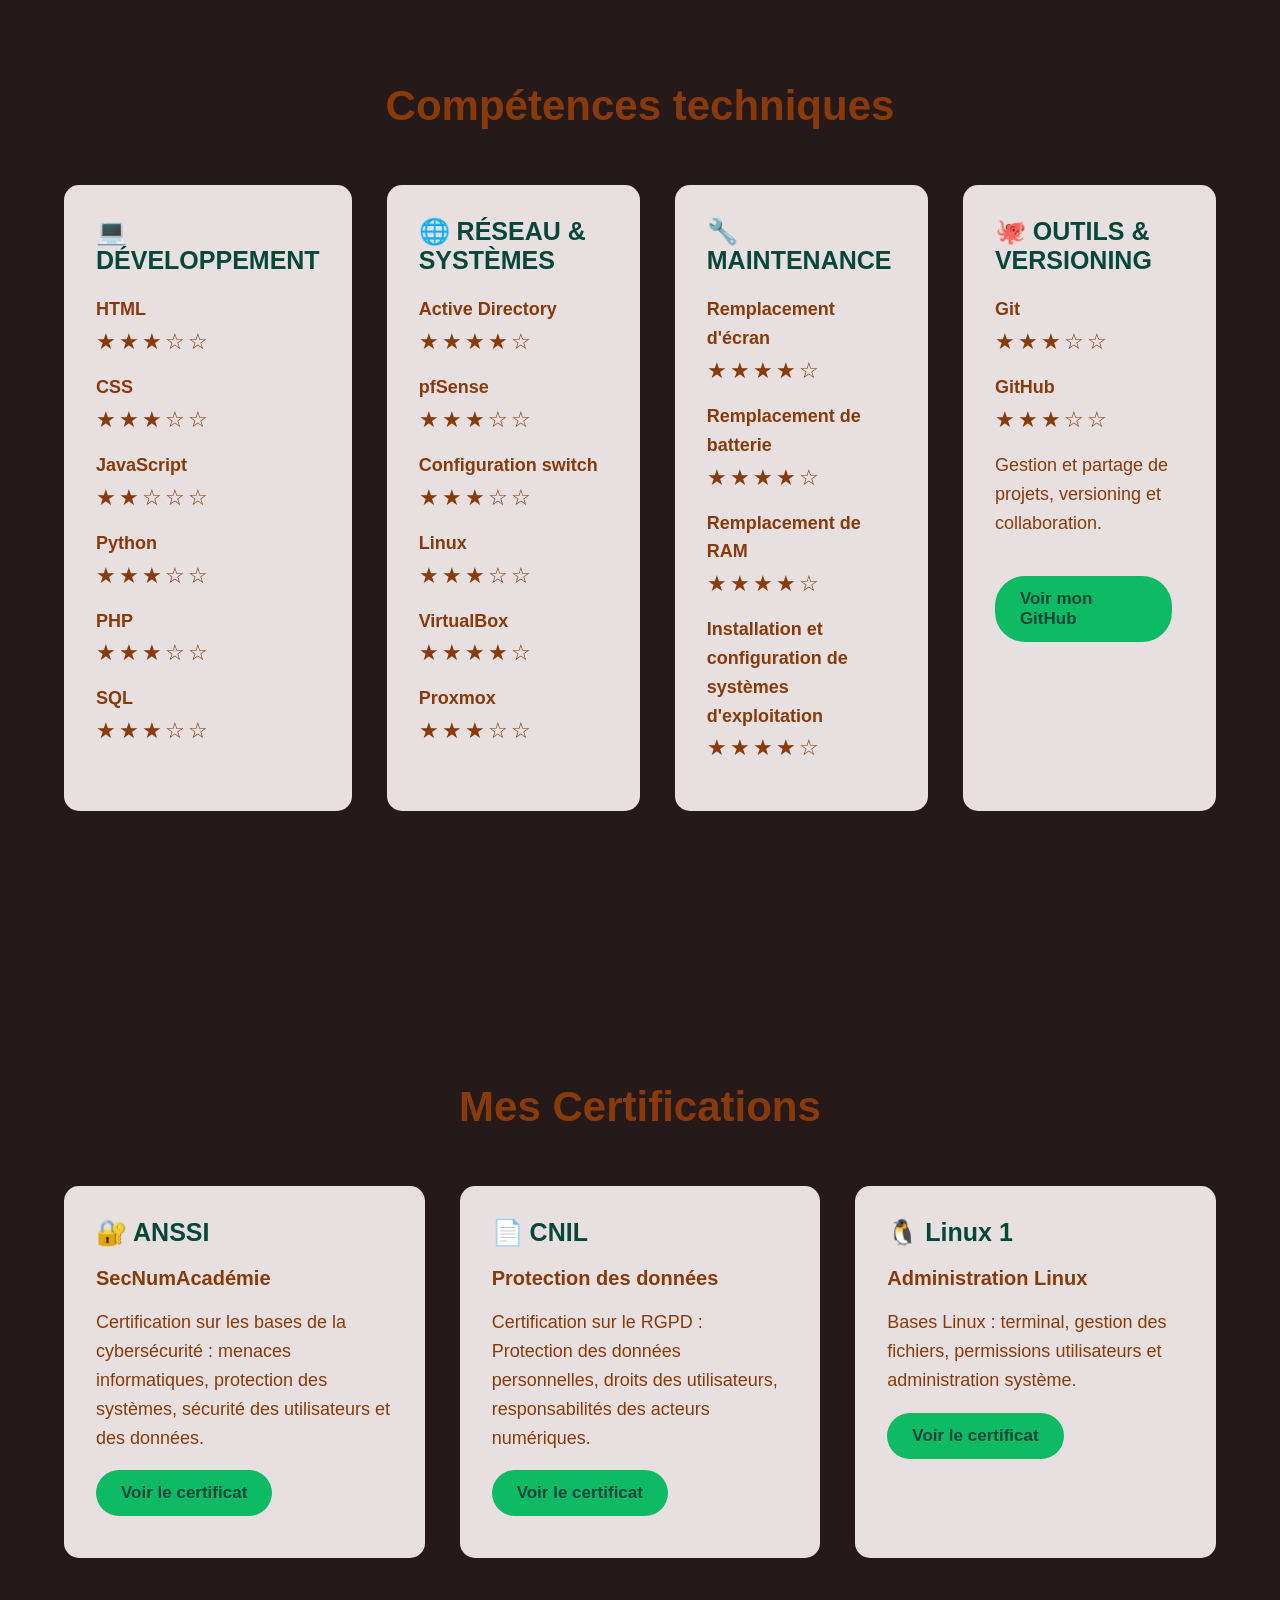
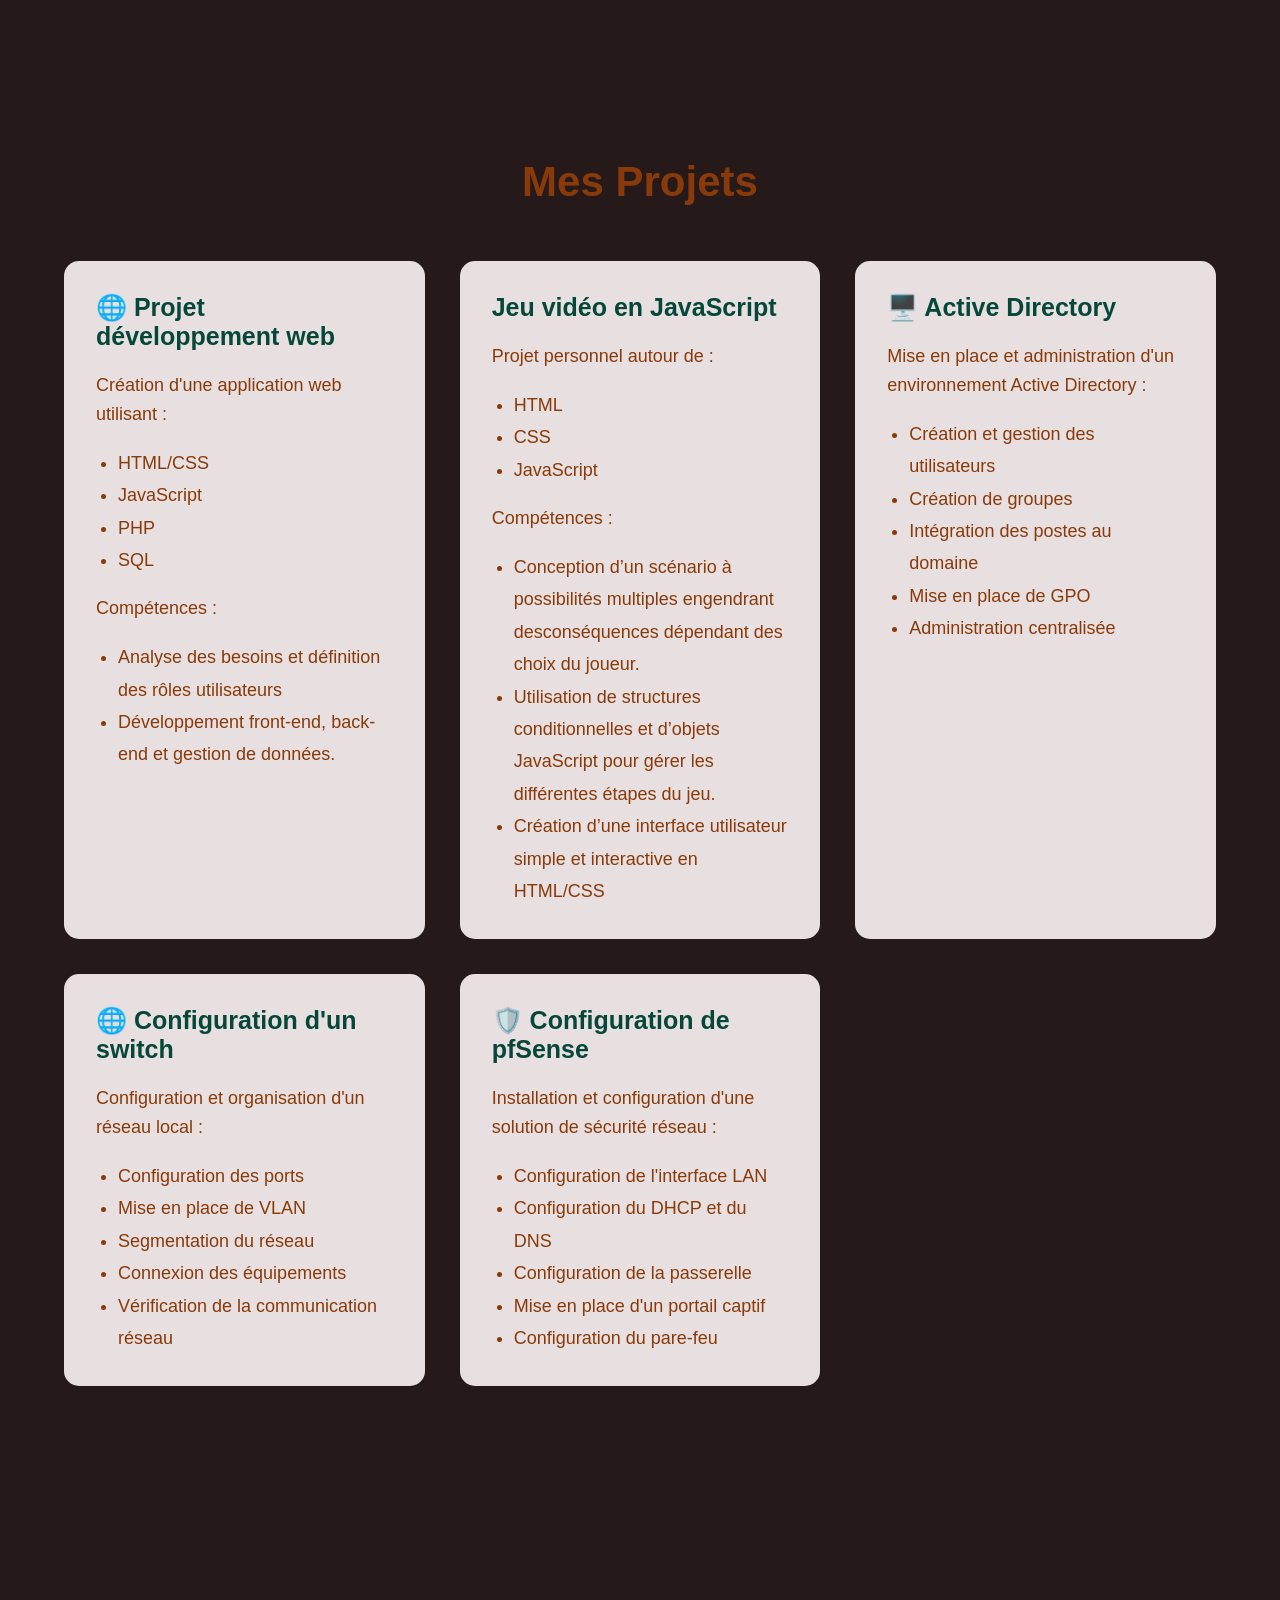
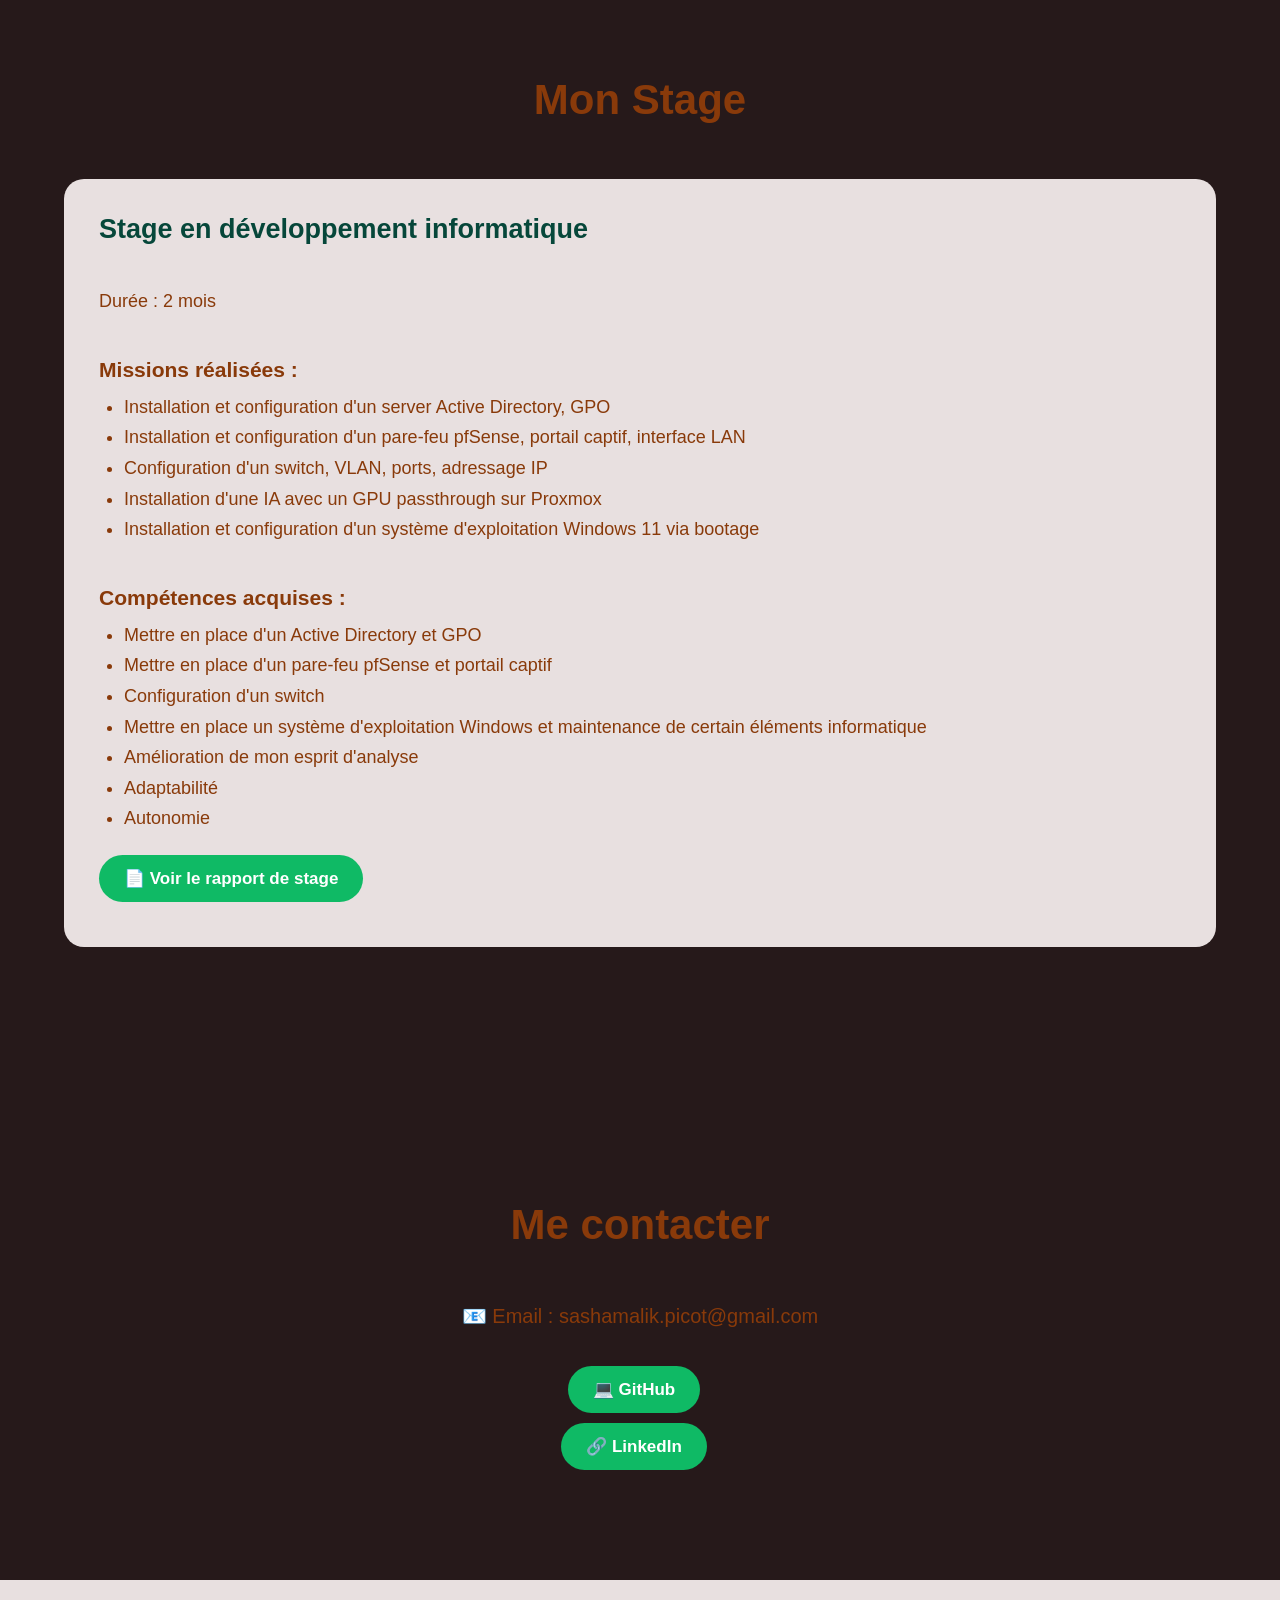
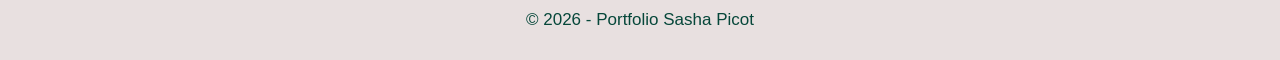
==== commit 35eabd66: "stage, soft skills, btn certif" ====
--- a/index.html
+++ b/index.html
@@ -94,10 +94,11 @@
 <ul>
 <li>Adaptabilité</li>
 <li>Discipline</li>
+<li>Autonomie</li>
 <li>Écoute</li>
 <li>Créativité</li>
 <li>Esprit d'analyse</li>
-<li>Résolution de problèmes</li>
+
 </ul>
 
 </div>
@@ -334,7 +335,7 @@
 
 <p>
 Certification sur le RGPD :
-données personnelles, droits des utilisateurs,
+Protection des données personnelles, droits des utilisateurs,
 responsabilités des acteurs numériques.
 </p>
 
@@ -567,11 +568,15 @@
 
 <ul>
 
-<li>Développement d'applications</li>
-
-<li>Correction et amélioration de fonctionnalités</li>
-
-<li>Participation aux projets de développement</li>
+<li>Installation et configuration d'un server Active Directory, GPO</li>
+
+<li>Installation et configuration d'un pare-feu pfSense, portail captif, interface LAN</li>
+
+<li>Configuration d'un switch, VLAN, ports, adressage IP</li>
+
+<li>Installation d'une IA avec un GPU passthrough sur Proxmox</li>
+
+<li>Installation et configuration d'un système d'exploitation Windows 11 via bootage</li>
 
 </ul>
 
@@ -584,12 +589,19 @@
 
 <ul>
 
-<li>Travail en équipe</li>
-
-<li>Utilisation d'outils professionnels</li>
-
-<li>Méthodes de développement</li>
-
+<li>Mettre en place d'un Active Directory et GPO</li>
+
+<li>Mettre en place d'un pare-feu pfSense et portail captif</li>
+
+<li>Configuration d'un switch</li> 
+
+<li>Mettre en place un système d'exploitation Windows et maintenance de certain éléments informatique</li>
+
+<li>Amélioration de mon esprit d'analyse</li>
+
+<li>Adaptabilité</li>
+
+<li>Autonomie</li>
 </ul>
 
 <br> 
--- a/style.css
+++ b/style.css
@@ -194,7 +194,30 @@
     background: #0fba65;
     color: rgb(255, 255, 255);
 }
-
+.certif-link {
+    display: inline-block;
+
+    border-radius: 30px;
+    text-decoration: none;
+
+    color :rgb(255, 255, 255);
+    background :#6c3838;
+    
+    padding: 13px 25px;
+    margin-right: 12px;
+    margin-bottom: 10px;
+    
+    font-size : 25px;
+    font-weight: bold;
+
+    transition: 0.3s;
+}
+
+.certif-link:hover {
+    transform: translateY(-3px);
+    background: rgb(168, 127, 91);
+    color: #E8E0E0;
+}
 
 /* =========================
    CARTES
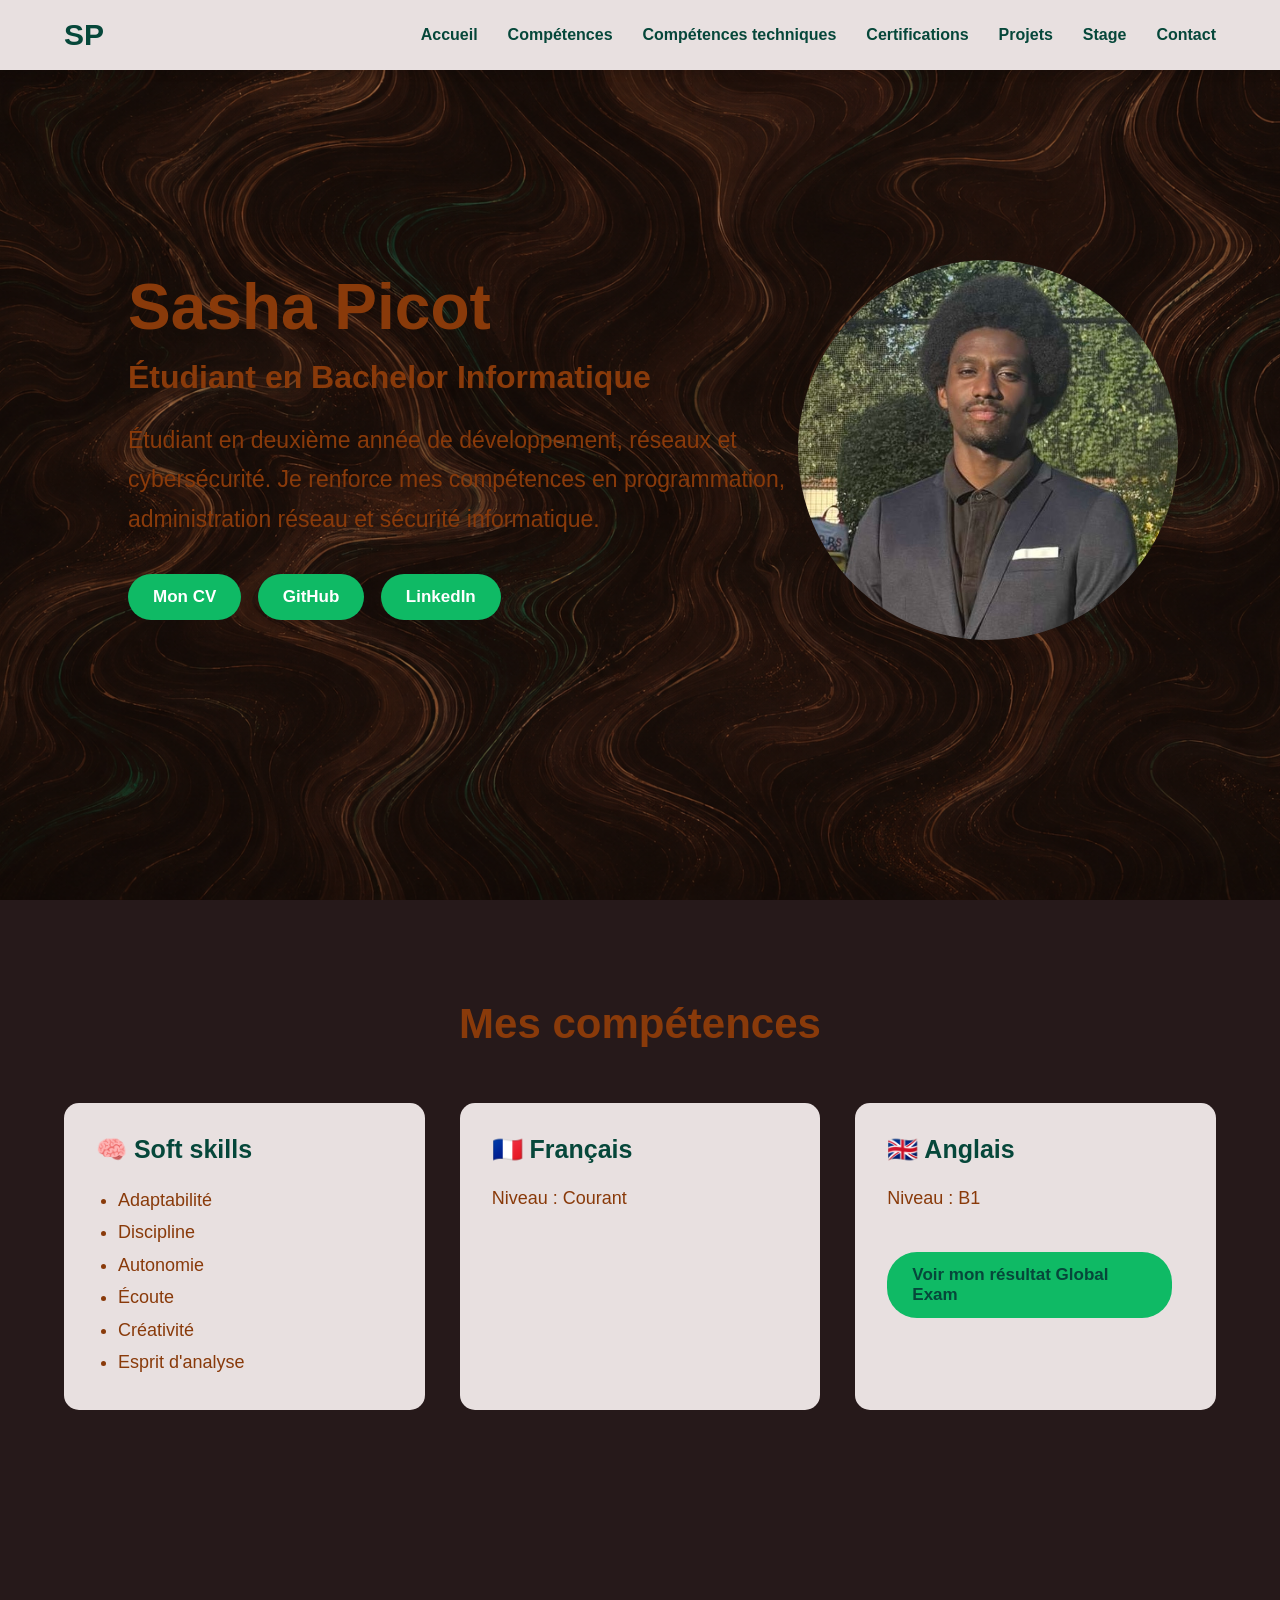
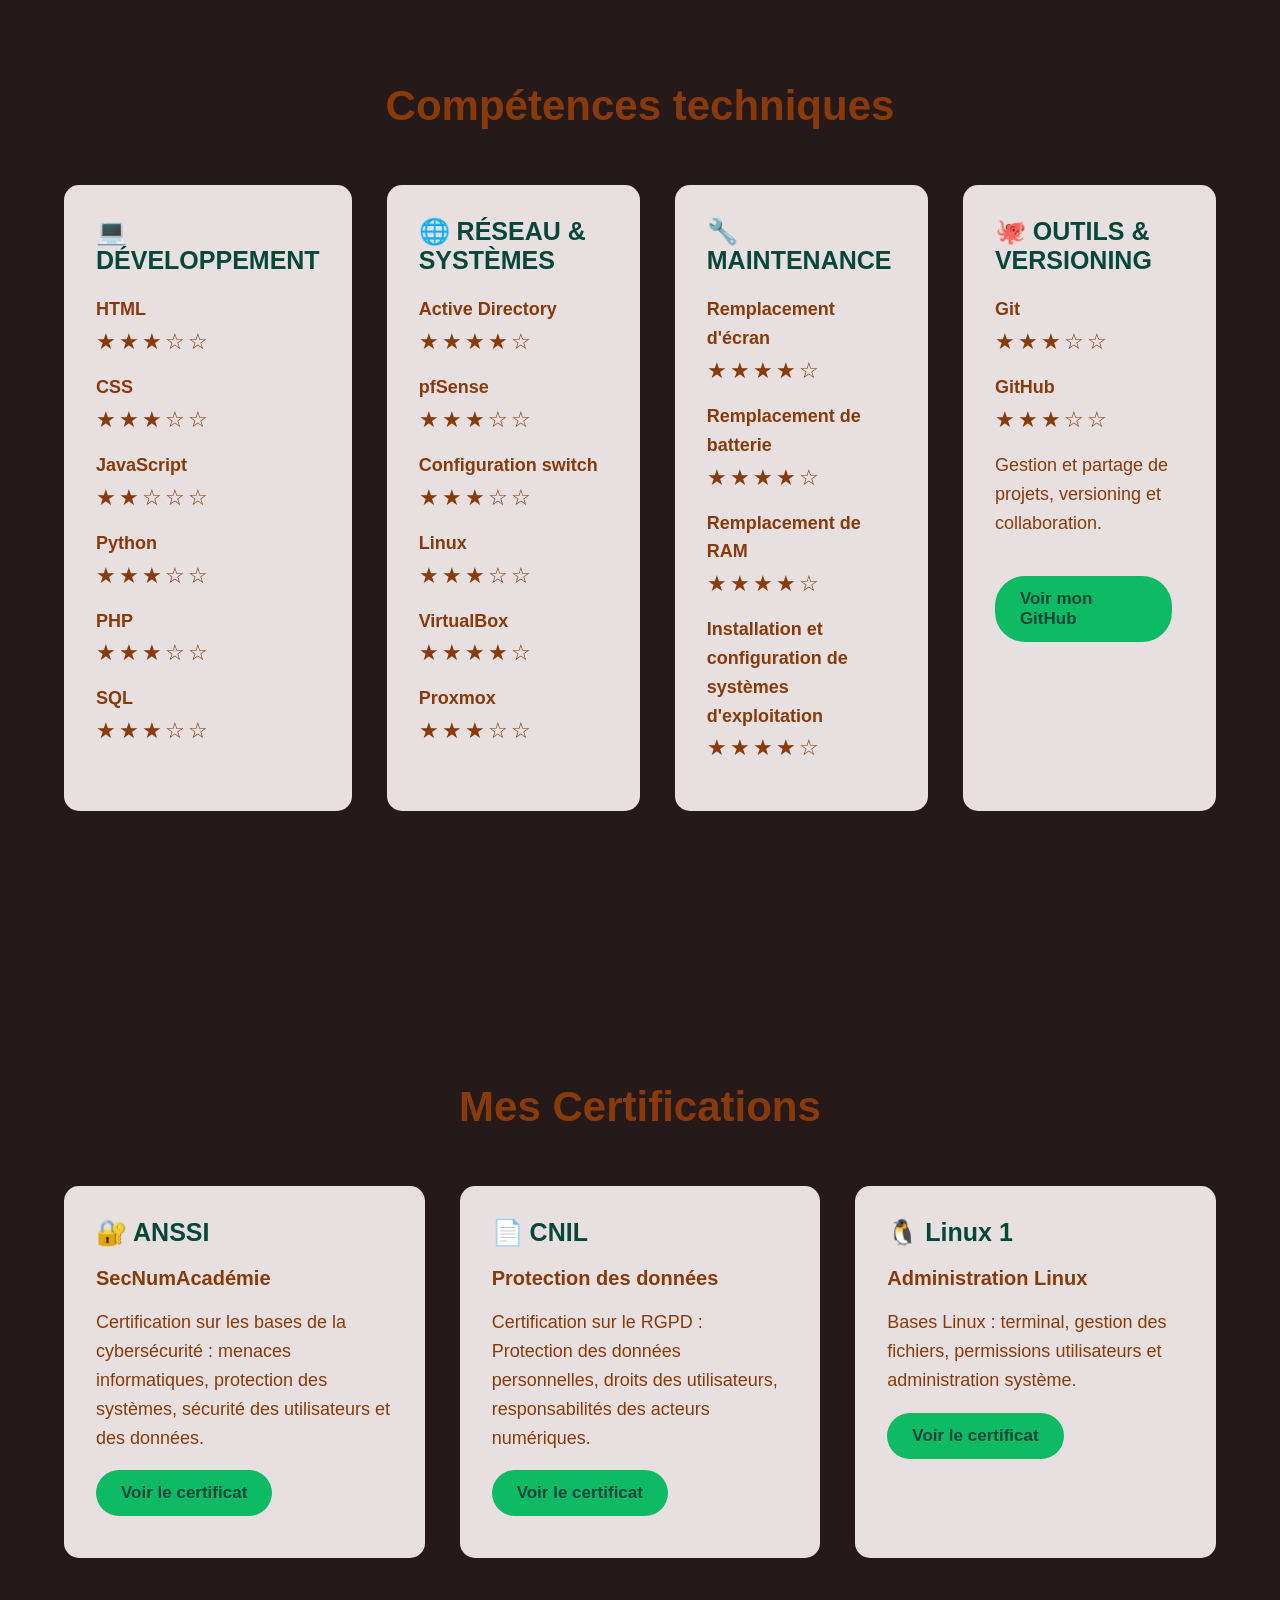
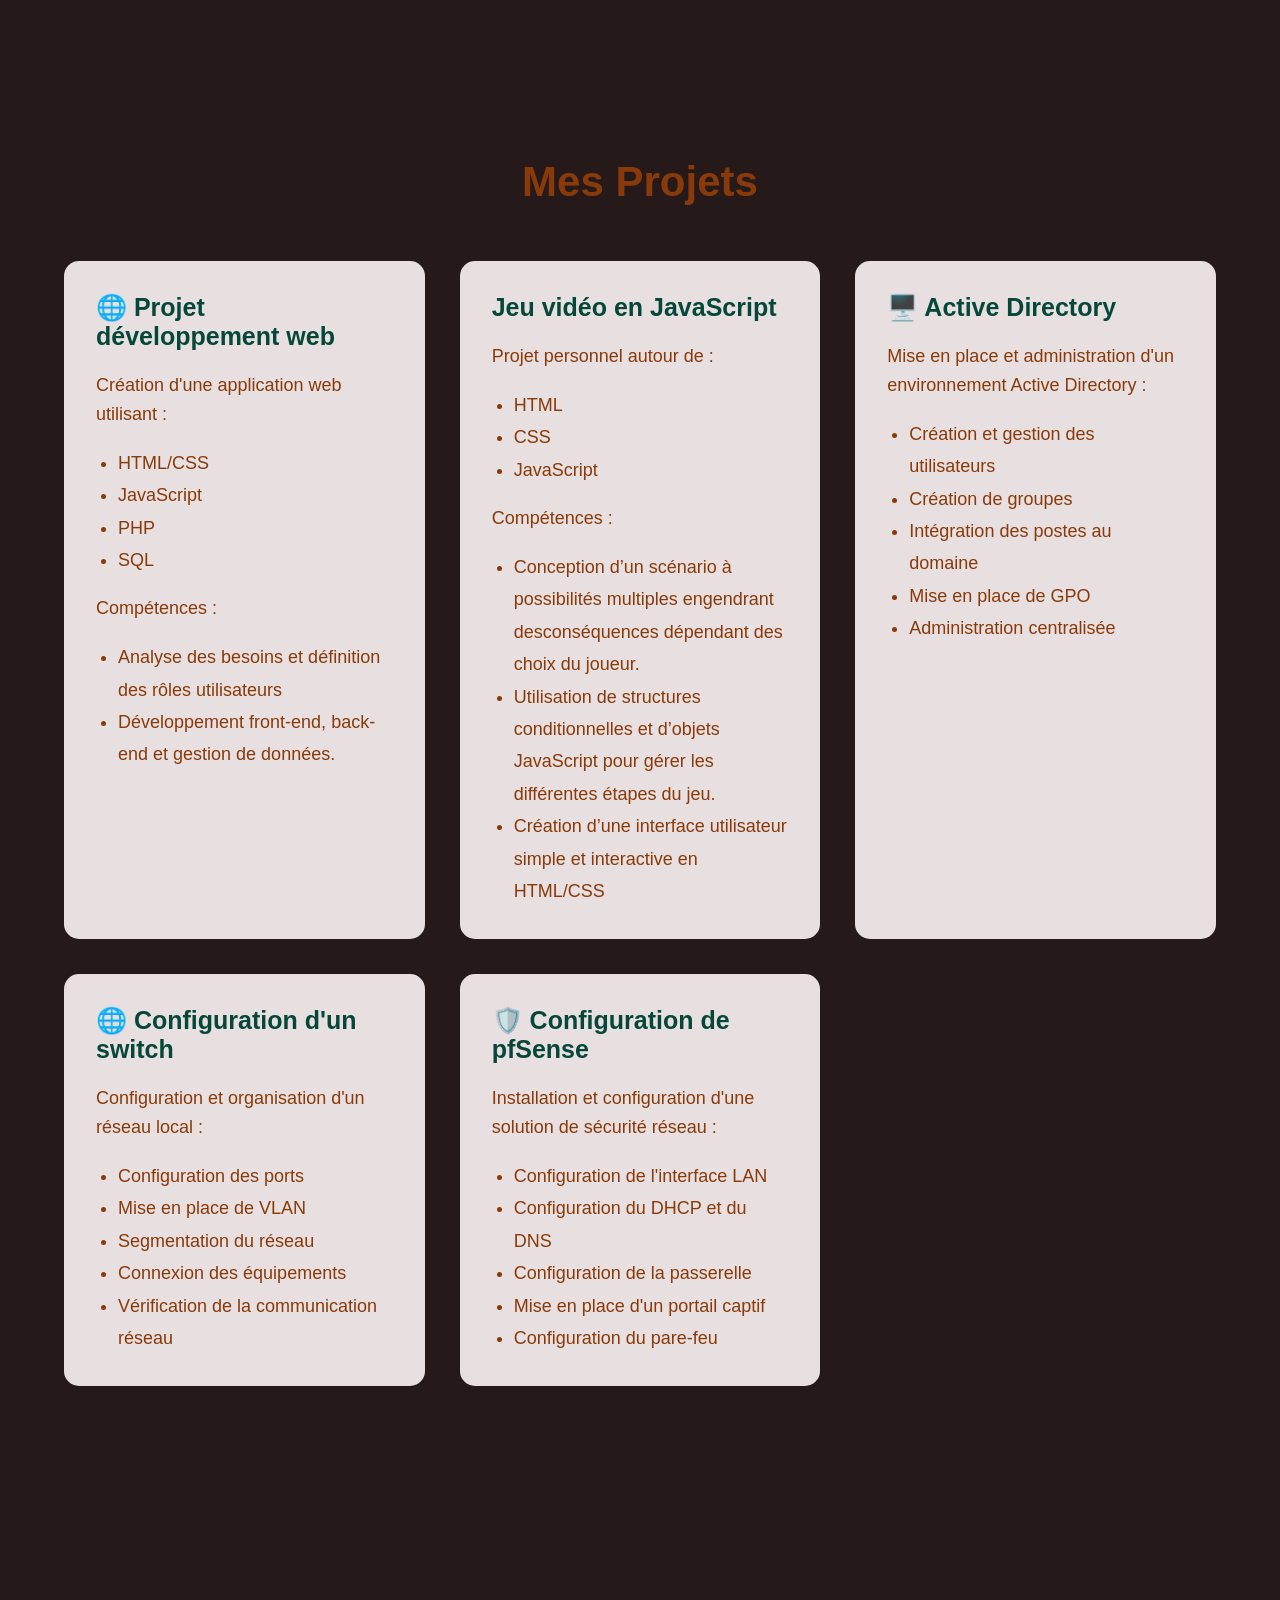
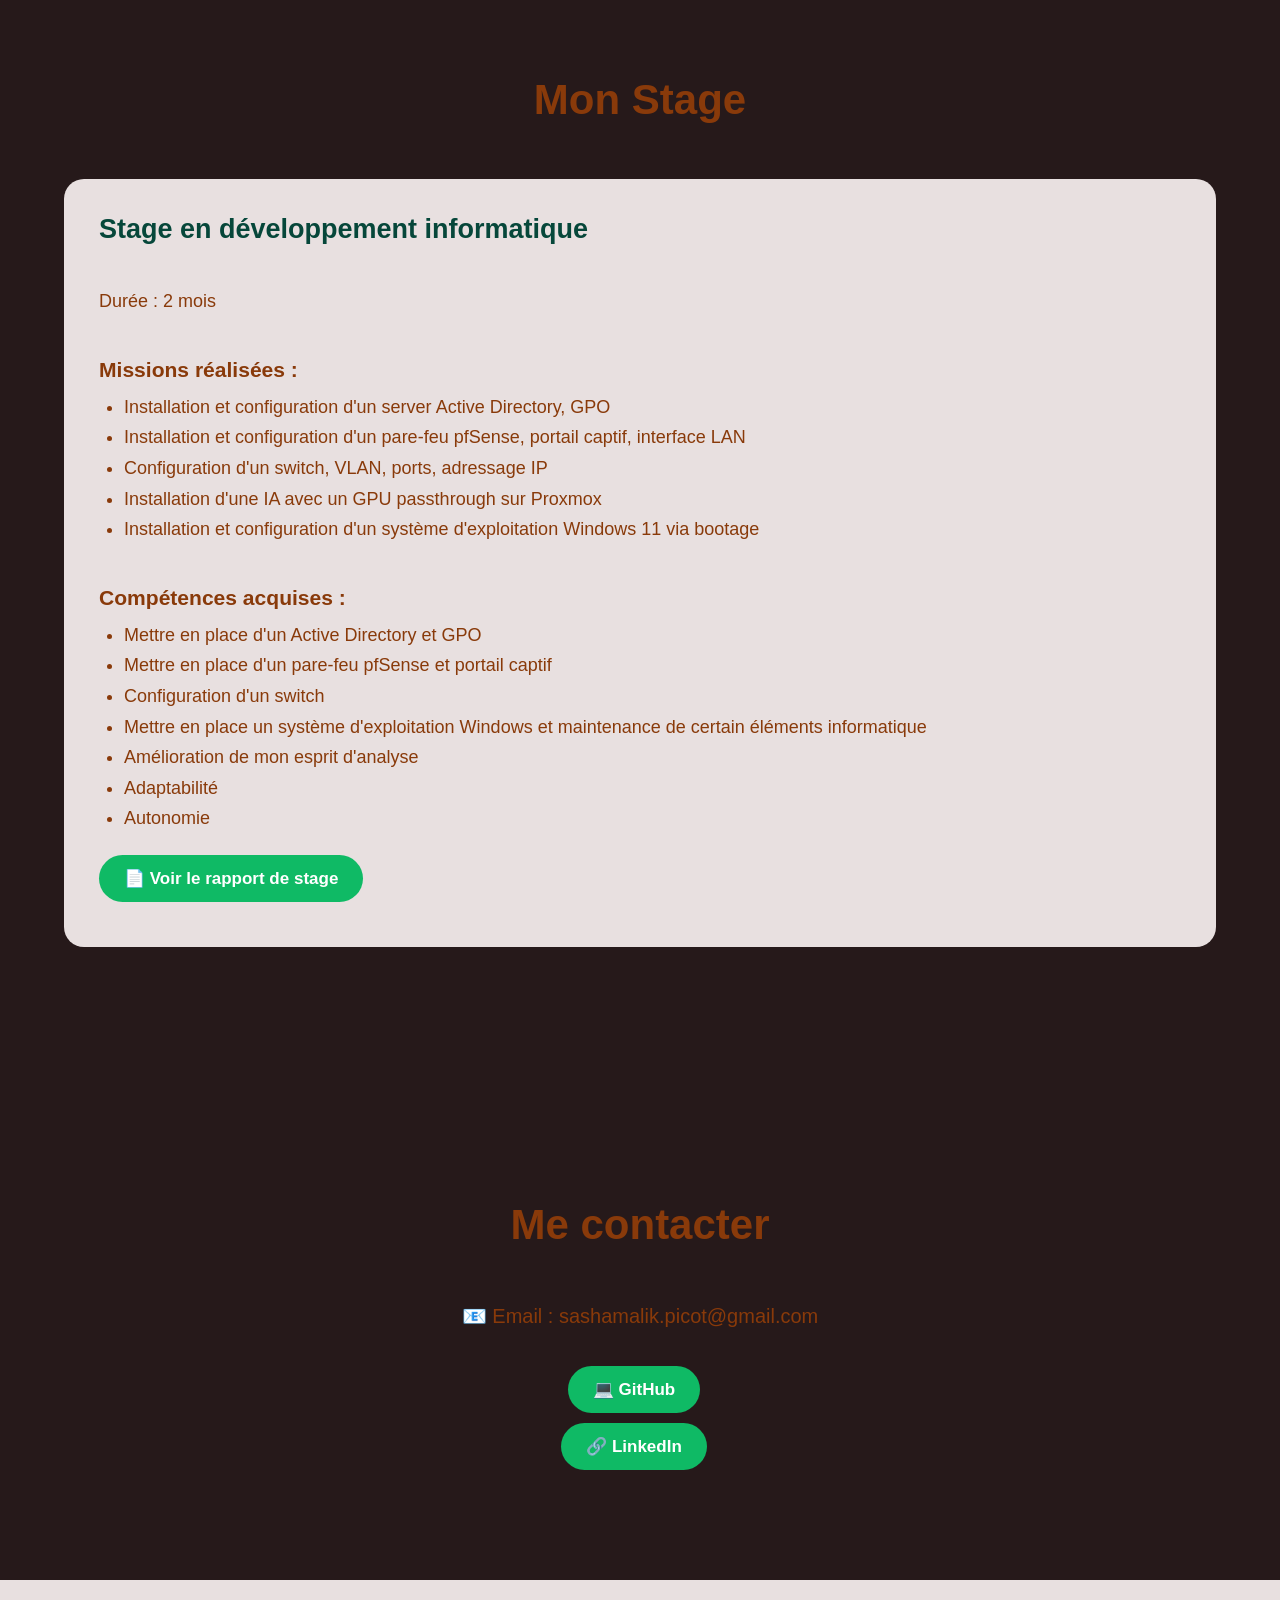
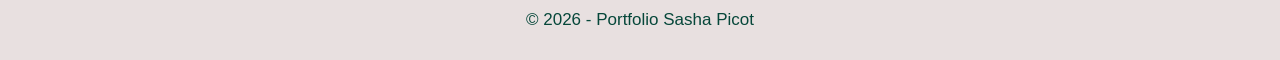
==== commit 0873e5f3: "profil" ====
--- a/index.html
+++ b/index.html
@@ -43,9 +43,8 @@
 </h2>
 
 <p>
-Étudiant en développement, réseaux et cybersécurité.
-Je développe mes compétences en programmation,
-administration réseau et sécurité informatique.
+Étudiant en deuxième année de développement, réseaux et cybersécurité.
+Je renforce mes compétences en programmation, administration réseau et sécurité informatique.
 </p>
 
 
